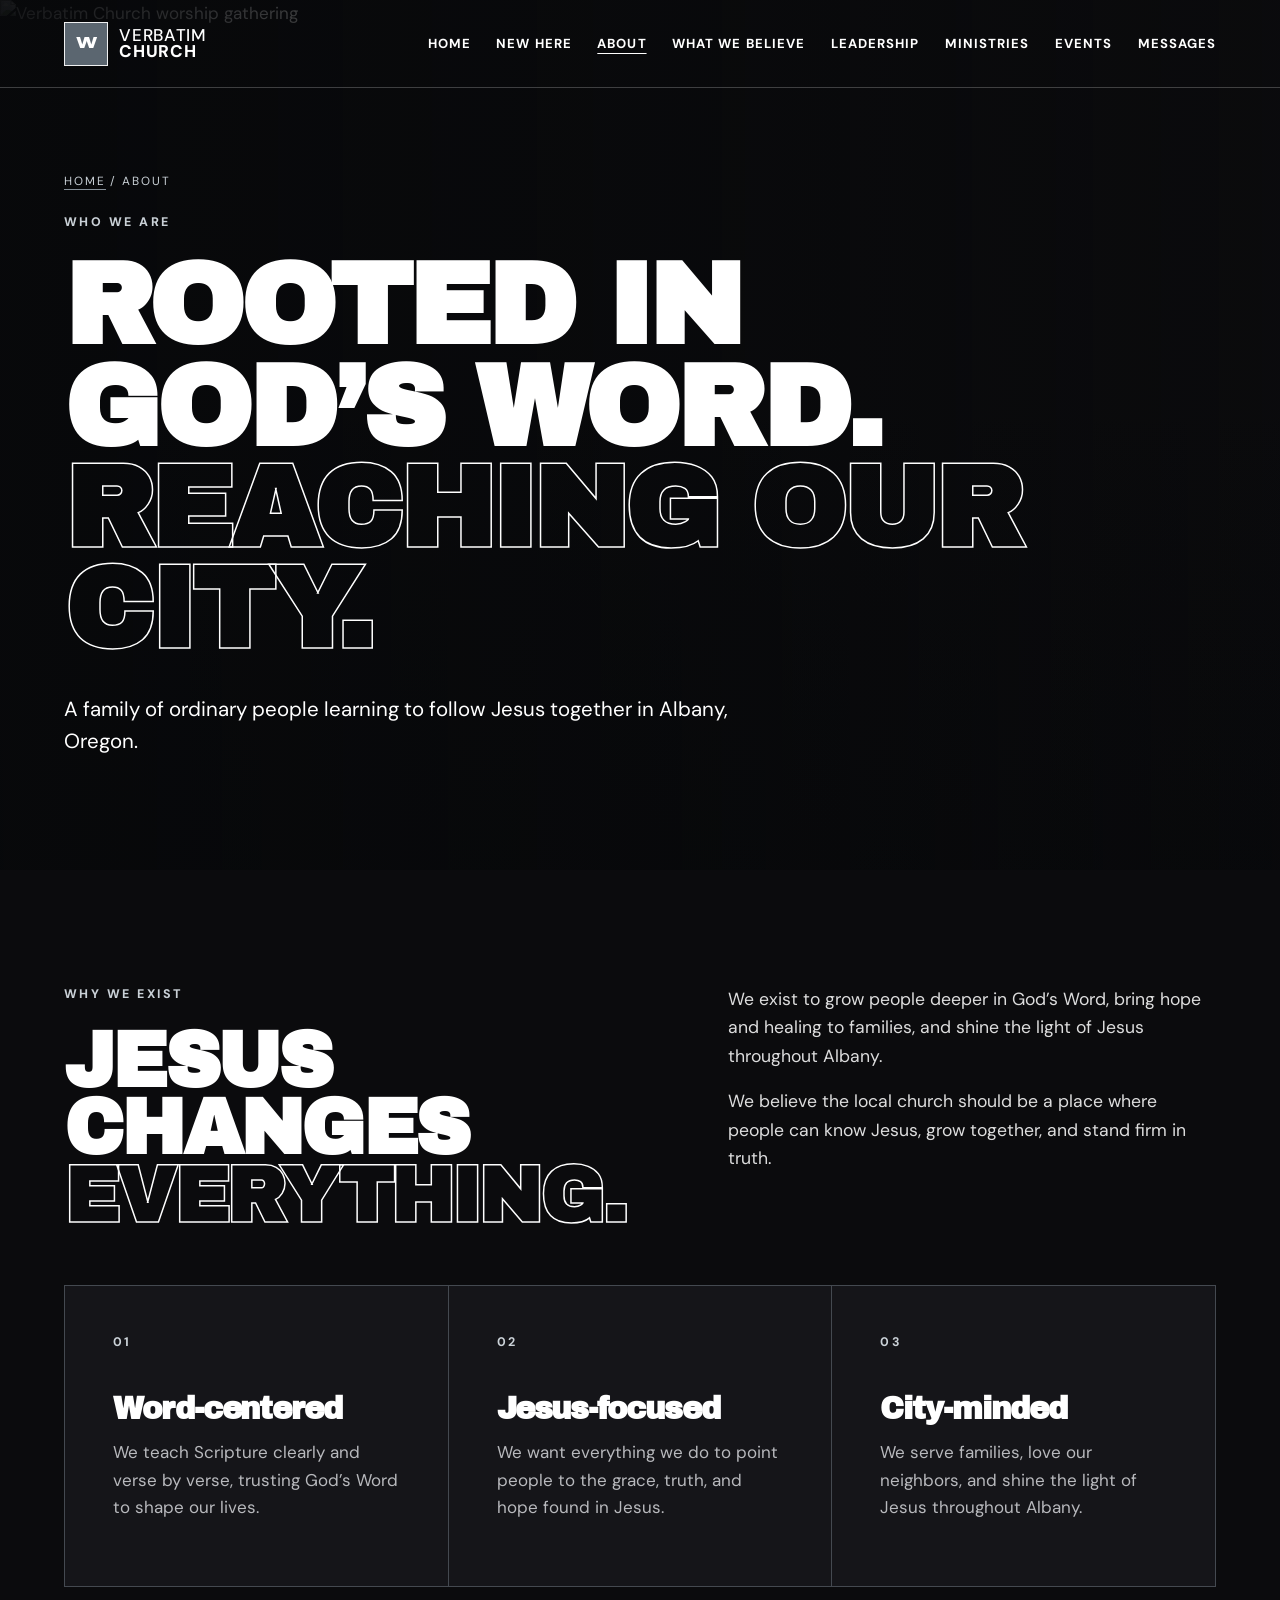
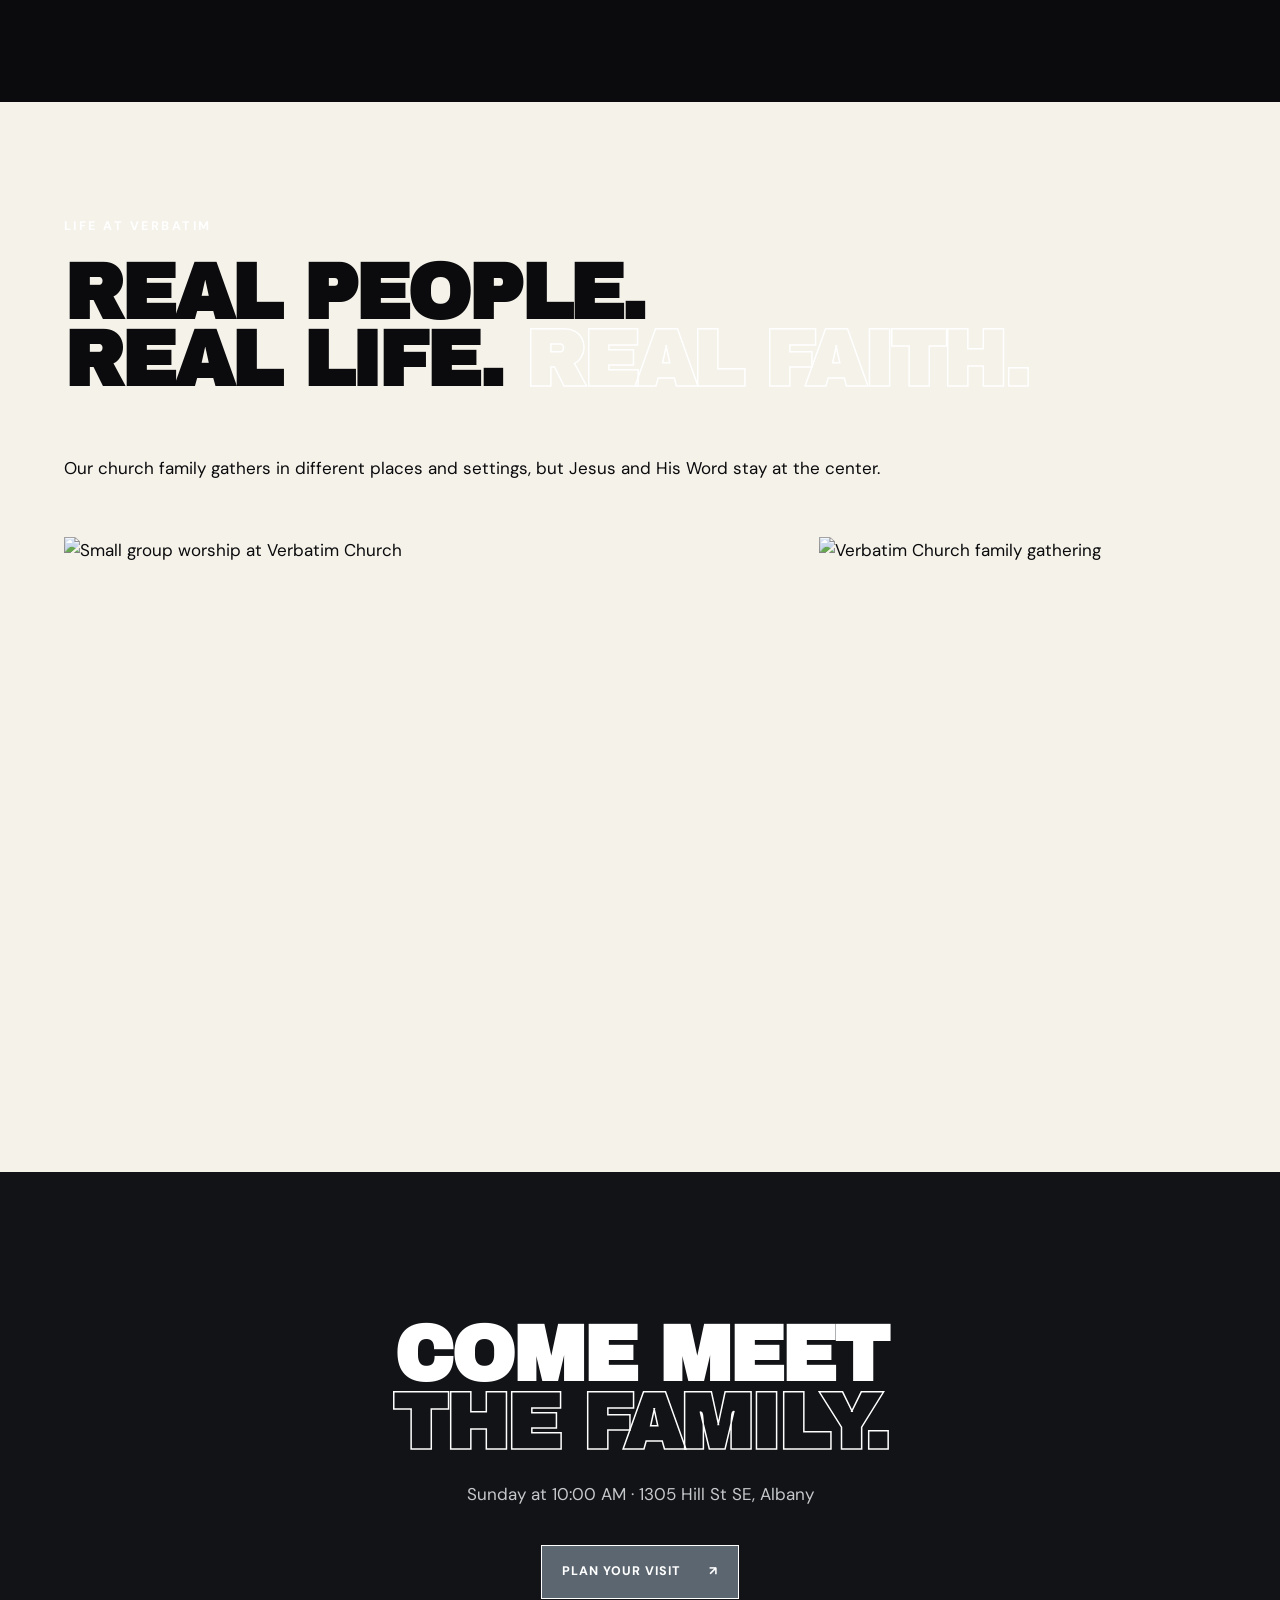
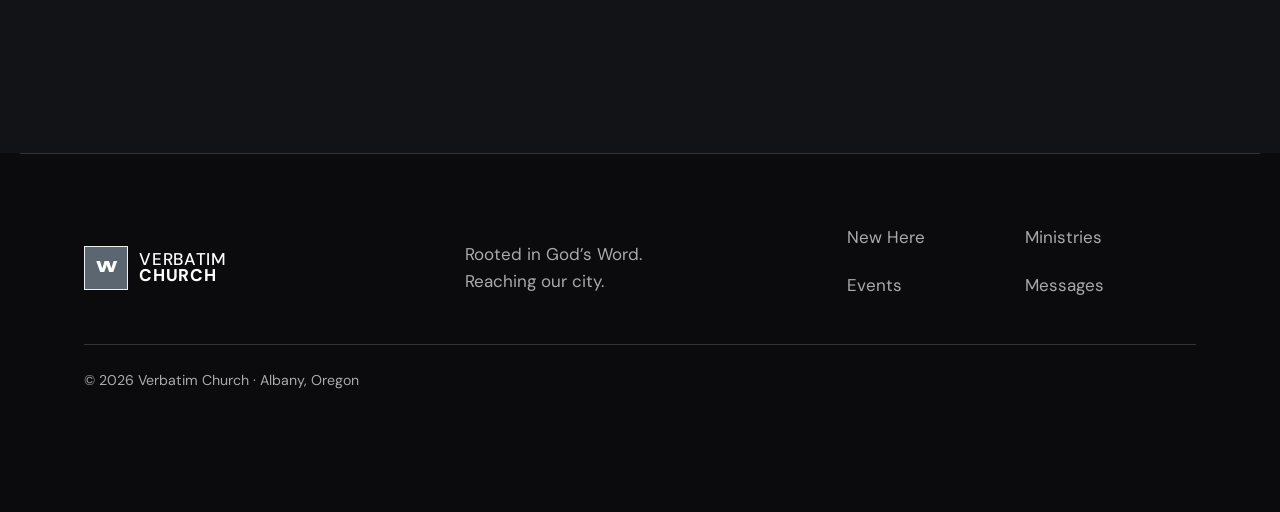
==== about-us/index.html @ a7896abc "Add about-us/index.html" ====
<!doctype html><html lang="en"><head><meta charset="utf-8"><meta name="viewport" content="width=device-width,initial-scale=1,viewport-fit=cover"><meta name="theme-color" content="#0b0b0d"><meta name="description" content="Meet the heart and mission of Verbatim Church in Albany, Oregon."><title>About Us | Verbatim Church</title><link rel="preconnect" href="https://fonts.googleapis.com"><link rel="preconnect" href="https://fonts.gstatic.com" crossorigin><link href="https://fonts.googleapis.com/css2?family=Archivo+Black&family=DM+Sans:wght@400;500;600;700&display=swap" rel="stylesheet"><link rel="stylesheet" href="../styles.css"></head>
<body class="inner-page"><a class="skip-link" href="#main">Skip to content</a><header class="site-header"><a class="brand" href="/"><span class="brand-mark">VV</span><span>VERBATIM<br><b>CHURCH</b></span></a><button class="menu-button" aria-expanded="false" aria-controls="site-nav"><span></span><span></span><span></span><span class="sr-only">Menu</span></button><nav id="site-nav"><a href="/">Home</a><a href="/plan-your-visit/">New Here</a><a class="active-nav" href="/about-us/">About</a><a href="/what-we-believe/">What We Believe</a><a href="/leadership/">Leadership</a><a href="/ministries/">Ministries</a><a href="/events/">Events</a><a href="/messages/">Messages</a></nav></header>
<main id="main"><section class="inner-hero"><img src="../assets/about-worship.jpg" alt="Verbatim Church worship gathering"><div class="inner-hero-copy reveal"><p class="breadcrumbs"><a href="/">Home</a> / About</p><p class="eyebrow">Who we are</p><h1>ROOTED IN<br>GOD’S WORD.<br><em>REACHING OUR CITY.</em></h1><p class="lede">A family of ordinary people learning to follow Jesus together in Albany, Oregon.</p></div></section>
<section class="content-section"><div class="section-wrap section-intro reveal"><div><p class="eyebrow">Why we exist</p><h2>JESUS CHANGES<br><em>EVERYTHING.</em></h2></div><div class="body-copy"><p>We exist to grow people deeper in God’s Word, bring hope and healing to families, and shine the light of Jesus throughout Albany.</p><p>We believe the local church should be a place where people can know Jesus, grow together, and stand firm in truth.</p></div></div><div class="info-grid"><article class="info-card reveal"><span class="num">01</span><h3>Word-centered</h3><p>We teach Scripture clearly and verse by verse, trusting God’s Word to shape our lives.</p></article><article class="info-card reveal"><span class="num">02</span><h3>Jesus-focused</h3><p>We want everything we do to point people to the grace, truth, and hope found in Jesus.</p></article><article class="info-card reveal"><span class="num">03</span><h3>City-minded</h3><p>We serve families, love our neighbors, and shine the light of Jesus throughout Albany.</p></article></div></section>
<section class="content-section light"><div class="section-wrap"><header class="section-head reveal"><p class="eyebrow dark">Life at Verbatim</p><h2>REAL PEOPLE.<br>REAL LIFE. <em>REAL FAITH.</em></h2></header><p class="body-copy">Our church family gathers in different places and settings, but Jesus and His Word stay at the center.</p><div class="photo-pair reveal"><img src="../assets/about-study.jpg" alt="Small group worship at Verbatim Church"><img src="../assets/outdoors.jpg" alt="Verbatim Church family gathering"></div></div></section><section class="page-cta reveal"><h2>COME MEET<br><em>THE FAMILY.</em></h2><p>Sunday at 10:00 AM · 1305 Hill St SE, Albany</p><a class="button primary" href="/plan-your-visit/">Plan your visit <span>↗</span></a></section></main>
<footer class="inner-footer"><a class="brand footer-brand" href="/"><span class="brand-mark">VV</span><span>VERBATIM<br><b>CHURCH</b></span></a><p>Rooted in God’s Word.<br>Reaching our city.</p><div class="footer-links"><a href="/plan-your-visit/">New Here</a><a href="/ministries/">Ministries</a><a href="/events/">Events</a><a href="/messages/">Messages</a></div><small>© <span id="year"></span> Verbatim Church · Albany, Oregon</small></footer><div class="mobile-actions"><a href="/plan-your-visit/">Visit Sunday</a><a href="https://verbatim-church.churchcenter.com/home">Church Center ↗</a></div><script src="../script.js"></script></body></html>
---- styles.css ----
:root{--ink:#0b0b0d;--paper:#f5f2ea;--gunmetal:#5b6670;--white:#fff;--muted:#b8b7b2;--max:1240px}*{box-sizing:border-box}html{scroll-behavior:smooth}body{margin:0;background:var(--ink);color:var(--white);font-family:"DM Sans",sans-serif;font-size:17px;line-height:1.6;overflow-x:hidden}img{display:block;width:100%}a{color:inherit;text-decoration:none}.skip-link{position:fixed;left:1rem;top:-5rem;background:var(--gunmetal);color:var(--ink);padding:.75rem 1rem;z-index:100}.skip-link:focus{top:1rem}.sr-only{position:absolute;width:1px;height:1px;overflow:hidden;clip:rect(0,0,0,0)}.site-header{height:88px;position:absolute;top:0;left:0;right:0;z-index:20;display:flex;align-items:center;justify-content:space-between;padding:0 max(5vw,24px);border-bottom:1px solid rgba(255,255,255,.22)}.brand{display:flex;gap:.7rem;align-items:center;font-weight:500;line-height:.92;letter-spacing:.04em}.brand b{font-weight:800}.brand-mark{display:grid;place-items:center;width:44px;height:44px;background:var(--gunmetal);color:var(--ink);font-family:"Archivo Black";font-size:1rem;letter-spacing:-.18em;padding-right:.17em}.site-header nav{display:flex;align-items:center;gap:clamp(16px,2vw,32px)}.site-header nav a{font-size:.82rem;text-transform:uppercase;font-weight:700;letter-spacing:.08em}.site-header nav a:hover{color:var(--gunmetal)}.menu-button{display:none;background:none;border:0;width:46px;height:46px;padding:10px}.menu-button span:not(.sr-only){height:2px;background:white;display:block;margin:6px 0}.hero{min-height:100svh;position:relative;display:grid;align-items:end;padding:145px max(5vw,24px) 8vh;isolation:isolate}.hero>img{position:absolute;inset:0;width:100%;height:100%;object-fit:cover;z-index:-3;filter:saturate(.82) contrast(1.04)}.hero-wash{position:absolute;inset:0;z-index:-2;background:linear-gradient(90deg,rgba(5,5,8,.96) 0%,rgba(5,5,8,.72) 44%,rgba(5,5,8,.1) 78%),linear-gradient(0deg,rgba(5,5,8,.75),transparent 48%)}.hero-copy{max-width:900px}.eyebrow{text-transform:uppercase;font-size:.78rem;letter-spacing:.2em;font-weight:800;color:var(--gunmetal);margin:0 0 1.4rem;display:flex;align-items:center;gap:12px}.eyebrow span{display:inline-block;width:48px;height:1px;background:currentColor}.eyebrow.dark{color:var(--ink)}h1,h2,h3{font-family:"Archivo Black",sans-serif;margin:0;line-height:.88;letter-spacing:-.035em}h1{font-size:clamp(3.5rem,8.7vw,8.4rem)}h1 em,h2 em{font-style:normal;color:var(--gunmetal)}.lede{font-size:clamp(1.05rem,1.6vw,1.3rem);max-width:590px;margin:2rem 0}.button-row{display:flex;flex-wrap:wrap;gap:12px}.button{display:inline-flex;justify-content:space-between;align-items:center;gap:28px;padding:16px 20px;font-size:.78rem;text-transform:uppercase;font-weight:800;letter-spacing:.08em;border:1px solid transparent;transition:.2s}.button:hover{transform:translateY(-2px)}.primary{background:var(--gunmetal);color:var(--ink)}.ghost{border-color:rgba(255,255,255,.55)}.ghost:hover{background:white;color:var(--ink)}.scroll-cue{position:absolute;right:max(5vw,24px);bottom:7vh;font-size:.7rem;letter-spacing:.2em;font-weight:700;writing-mode:vertical-rl;display:flex;gap:14px}.visit-band{background:var(--gunmetal);color:var(--ink);display:grid;grid-template-columns:auto 1fr 1fr;gap:clamp(28px,5vw,85px);padding:clamp(48px,8vw,100px) max(5vw,24px);align-items:start}.section-number{font-family:"Archivo Black";font-size:1rem;border:2px solid;padding:4px 10px}.visit-band h2,.section-head h2,.copy h2,.teaching h2,.closing h2{font-size:clamp(2.8rem,6vw,6rem)}.visit-detail{max-width:560px}.visit-detail p{font-size:1.1rem;margin:0 0 2rem}.text-link{font-weight:800;border-bottom:2px solid;display:inline-flex;gap:18px;padding-bottom:5px}.split{max-width:var(--max);margin:auto;padding:clamp(76px,10vw,150px) max(5vw,24px);display:grid;grid-template-columns:1fr 1fr;gap:clamp(40px,8vw,110px);align-items:center}.photo-frame{position:relative}.photo-frame:before{content:"";position:absolute;inset:18px -18px -18px 18px;border:2px solid var(--gunmetal);z-index:-1}.photo-frame img{aspect-ratio:4/5;object-fit:cover;filter:grayscale(100%)}.photo-frame>span{position:absolute;right:-35px;bottom:18px;background:var(--gunmetal);color:var(--ink);font:2rem/.88 "Archivo Black";padding:18px;transform:rotate(-3deg)}.copy>p:not(.eyebrow),.teaching-copy>p:not(.eyebrow){color:#cac9c5;max-width:610px}.path{padding:clamp(75px,10vw,145px) max(5vw,24px);background:#151519;border-top:1px solid #2d2d31}.section-head{max-width:var(--max);margin:0 auto 60px}.path-grid{max-width:var(--max);margin:auto;display:grid;grid-template-columns:repeat(3,1fr);border-top:1px solid #414146}.path-grid article{padding:34px 32px 30px 0;border-right:1px solid #414146}.path-grid article+article{padding-left:32px}.path-grid article:last-child{border-right:0}.path-grid span{font:1rem "Archivo Black";color:var(--gunmetal)}.path-grid h3{font-size:clamp(1.7rem,2.6vw,2.5rem);margin:3.4rem 0 1rem}.path-grid p{color:#adadb1}.teaching{position:relative;min-height:720px;padding:clamp(80px,10vw,145px) max(5vw,24px);display:flex;align-items:center;background:linear-gradient(90deg,#0b0b0d 0%,rgba(11,11,13,.88) 43%,rgba(11,11,13,.1) 80%),url('assets/gathering.jpg') center/cover}.teaching-copy{max-width:750px}.teaching-copy .button{margin-top:2rem}.verse-card{position:absolute;right:5vw;bottom:6vw;width:min(400px,38vw);background:var(--gunmetal);color:var(--ink);padding:30px;transform:rotate(2deg)}.verse-card p{font-family:"Archivo Black";font-size:clamp(1.35rem,2.2vw,2rem);line-height:1.1;margin:0 0 1rem}.verse-card span{font-size:.78rem;text-transform:uppercase;font-weight:800;letter-spacing:.12em}.next-step{background:var(--paper);color:var(--ink);padding:clamp(75px,10vw,140px) max(5vw,24px)}.next-step .section-head{margin-left:auto;margin-right:auto}.next-step .section-head>p:last-child{font-size:1.15rem;max-width:680px}.dark-button{background:var(--ink);color:white}.outline-dark{border-color:var(--ink)}.gallery{background:var(--paper);padding:0 max(5vw,24px) clamp(76px,10vw,145px);display:grid;grid-template-columns:1.3fr .7fr;gap:18px}.gallery figure{margin:0;overflow:hidden;position:relative}.gallery .wide{grid-row:span 2}.gallery img{height:100%;min-height:300px;object-fit:cover;filter:saturate(.85)}.gallery figcaption{position:absolute;left:0;bottom:0;background:var(--gunmetal);color:var(--ink);font:clamp(1.5rem,3vw,3rem) "Archivo Black";padding:18px}.closing{padding:clamp(90px,13vw,180px) max(5vw,24px);text-align:center;background:radial-gradient(circle at 50% 50%,#27231b 0%,#0b0b0d 55%)}.closing .eyebrow{justify-content:center}.closing h2{max-width:1100px;margin:auto}.closing>p:not(.eyebrow){max-width:640px;margin:2rem auto;color:#c7c7c3}.closing .button{margin-top:1rem}footer{max-width:var(--max);margin:auto;padding:70px max(5vw,24px) 120px;display:grid;grid-template-columns:1fr 1fr 1fr;gap:32px;border-top:1px solid #343438;color:#aaa}.footer-brand{color:white}.footer-links{display:grid;grid-template-columns:1fr 1fr;gap:8px}.footer-links a:hover{color:var(--gunmetal)}footer small{grid-column:1/-1;border-top:1px solid #343438;padding-top:24px}.mobile-actions{display:none}.reveal{opacity:0;transform:translateY(28px);transition:opacity .7s ease,transform .7s ease}.reveal.is-visible{opacity:1;transform:none}@media(prefers-reduced-motion:reduce){html{scroll-behavior:auto}.reveal{opacity:1;transform:none;transition:none}.button{transition:none}}
@media(max-width:900px){body{padding-bottom:62px}.site-header{height:74px}.menu-button{display:block;position:relative;z-index:2}.site-header nav{display:none;position:fixed;inset:0;background:var(--ink);padding:110px 28px 90px;flex-direction:column;align-items:flex-start;gap:15px;overflow:auto}.site-header nav.open{display:flex}.site-header nav a{font:clamp(1.7rem,8vw,2.6rem)/1 "Archivo Black"}.menu-button[aria-expanded="true"] span:nth-child(1){transform:translateY(8px) rotate(45deg)}.menu-button[aria-expanded="true"] span:nth-child(2){opacity:0}.menu-button[aria-expanded="true"] span:nth-child(3){transform:translateY(-8px) rotate(-45deg)}.hero{padding-top:115px;padding-bottom:90px;min-height:780px}.hero-wash{background:linear-gradient(0deg,rgba(5,5,8,.95) 0%,rgba(5,5,8,.55) 70%,rgba(5,5,8,.45))}.hero>img{object-position:62% center}.scroll-cue{display:none}.visit-band{grid-template-columns:auto 1fr}.visit-detail{grid-column:2}.split{grid-template-columns:1fr}.photo-frame{max-width:620px}.path-grid{grid-template-columns:1fr}.path-grid article,.path-grid article+article{padding:30px 0;border-right:0;border-bottom:1px solid #414146}.path-grid article:last-child{border-bottom:0}.path-grid h3{margin:1.2rem 0 .6rem}.teaching{min-height:780px;align-items:flex-start;background:linear-gradient(0deg,#0b0b0d 0%,rgba(11,11,13,.82) 72%,rgba(11,11,13,.18)),url('assets/gathering.jpg') center/cover}.verse-card{right:24px;bottom:55px;width:calc(100% - 48px)}footer{grid-template-columns:1fr 1fr}.mobile-actions{display:grid;grid-template-columns:1fr 1fr;position:fixed;bottom:0;left:0;right:0;z-index:30;height:62px;box-shadow:0 -8px 30px rgba(0,0,0,.25)}.mobile-actions a{display:grid;place-items:center;background:var(--gunmetal);color:var(--ink);font-size:.78rem;text-transform:uppercase;font-weight:800;letter-spacing:.06em}.mobile-actions a+ a{background:white;border-left:1px solid #ddd}}
@media(max-width:600px){h1{font-size:clamp(3rem,15vw,5rem)}.hero .lede{font-size:1rem}.hero .button{flex:1;min-width:210px}.visit-band{grid-template-columns:1fr}.visit-detail{grid-column:auto}.section-number{width:max-content}.photo-frame>span{right:-8px}.gallery{grid-template-columns:1fr}.gallery .wide{grid-row:auto}.gallery figure{aspect-ratio:4/3}.gallery figure:first-child{aspect-ratio:4/5}footer{grid-template-columns:1fr}.footer-links{margin:8px 0}footer small{grid-column:auto}}

/* Gunmetal edition */
.skip-link,.brand-mark,.primary,.visit-band,.photo-frame>span,.verse-card,.gallery figcaption,.mobile-actions a{color:var(--white);border-color:var(--white)}
.brand-mark{border:1px solid rgba(255,255,255,.9)}
.site-header nav a:hover,.footer-links a:hover{color:var(--white);text-decoration:underline;text-underline-offset:.35em}
.eyebrow{color:#c9d0d6}
.eyebrow.dark{color:var(--white)}
h1 em,h2 em{color:transparent;-webkit-text-stroke:1.5px var(--white);paint-order:stroke fill}
.primary{border:1px solid var(--white)}
.primary:hover{background:#737f89}
.visit-band{background:#4f5962}
.visit-band .section-number,.visit-band .text-link{border-color:var(--white)}
.photo-frame:before{border-color:var(--white)}
.photo-frame>span,.verse-card,.gallery figcaption{background:#4f5962;border:1px solid var(--white)}
.path-grid span{color:#d9dee2}
.next-step h2 em{color:transparent;-webkit-text-stroke:1.5px #384149}
.next-step .eyebrow.dark{color:#384149}
.closing{background:radial-gradient(circle at 50% 50%,#252a2f 0%,#0b0b0d 58%)}
@media(max-width:900px){.mobile-actions a{background:#4f5962;border-top:1px solid var(--white)}.mobile-actions a+a{background:var(--white);color:var(--ink);border-left:1px solid #4f5962}}

/* Interior pages */
.inner-page .site-header{position:absolute}.inner-hero{min-height:72svh;position:relative;display:flex;align-items:flex-end;padding:160px max(5vw,24px) 80px;isolation:isolate}.inner-hero:before{content:"";position:absolute;inset:0;background:linear-gradient(90deg,rgba(7,8,10,.94),rgba(7,8,10,.58) 58%,rgba(7,8,10,.18)),linear-gradient(0deg,rgba(7,8,10,.72),transparent 55%);z-index:-1}.inner-hero>img{position:absolute;inset:0;width:100%;height:100%;object-fit:cover;z-index:-2;filter:grayscale(35%) saturate(.72)}.inner-hero.no-photo{min-height:58svh;background:radial-gradient(circle at 78% 20%,#48515a 0,#1d2126 30%,#0b0b0d 67%)}.inner-hero.no-photo:before{background:linear-gradient(110deg,rgba(11,11,13,.25),rgba(11,11,13,.82))}.inner-hero-copy{max-width:1020px}.inner-hero h1{font-size:clamp(3.5rem,9vw,8rem)}.inner-hero .lede{max-width:690px}.content-section{padding:clamp(70px,9vw,125px) max(5vw,24px)}.content-section.light{background:var(--paper);color:var(--ink)}.content-section.gunmetal{background:#4f5962}.section-wrap{max-width:var(--max);margin:auto}.section-intro{display:grid;grid-template-columns:.75fr 1.25fr;gap:clamp(35px,8vw,110px);align-items:start}.section-intro h2,.page-cta h2{font-size:clamp(2.7rem,6vw,5.8rem)}.section-intro .body-copy{font-size:1.1rem;max-width:680px}.body-copy p:first-child{margin-top:0}.body-copy p{color:inherit;opacity:.86}.info-grid{display:grid;grid-template-columns:repeat(3,1fr);gap:1px;background:#444950;border:1px solid #444950;margin-top:55px}.info-card{background:#151519;padding:clamp(28px,4vw,48px)}.info-card.light-card{background:white;color:var(--ink)}.info-card .num{display:block;color:#cbd2d8;font:bold .78rem "DM Sans";letter-spacing:.18em;margin-bottom:45px}.info-card h3{font-size:clamp(1.5rem,2.4vw,2.2rem);margin-bottom:16px}.info-card p{color:#b8b9bd}.info-card.light-card p{color:#555}.faq-list{max-width:900px;margin:55px auto 0}.faq-list details{border-top:1px solid #69727a;padding:0}.faq-list details:last-child{border-bottom:1px solid #69727a}.faq-list summary{cursor:pointer;list-style:none;padding:24px 48px 24px 0;font:clamp(1.25rem,2vw,1.7rem) "Archivo Black";position:relative}.faq-list summary::-webkit-details-marker{display:none}.faq-list summary:after{content:"+";position:absolute;right:8px;font-family:"DM Sans"}.faq-list details[open] summary:after{content:"–"}.faq-list details p{max-width:740px;color:#c7c9cc;margin:0 0 26px}.photo-pair{display:grid;grid-template-columns:1.3fr .7fr;gap:18px;margin-top:55px}.photo-pair img{height:520px;object-fit:cover;filter:saturate(.75)}.photo-pair img+img{height:520px}.belief-list{display:grid;grid-template-columns:1fr 1fr;gap:16px;margin-top:55px}.belief-list details{background:#151519;border:1px solid #3d4247;padding:0 28px}.belief-list summary{cursor:pointer;list-style:none;padding:25px 40px 25px 0;font:1.18rem "Archivo Black";position:relative}.belief-list summary::-webkit-details-marker{display:none}.belief-list summary:after{content:"+";position:absolute;right:0;color:#d4dae0;font-family:"DM Sans"}.belief-list details[open] summary:after{content:"–"}.belief-list details p{color:#c3c4c6;margin-top:0}.belief-list .scripture{font-size:.9rem;color:#e5e7e9;border-top:1px solid #35393e;padding-top:15px}.leader-feature{display:grid;grid-template-columns:1.1fr .9fr;gap:clamp(38px,7vw,90px);align-items:center}.leader-feature img{aspect-ratio:4/3;object-fit:cover;filter:grayscale(55%)}.leader-feature h2{font-size:clamp(3rem,6vw,6rem)}.leader-feature h3{font-size:clamp(2rem,4vw,3.8rem);color:#d8dde1;margin:18px 0 28px}.ministry-grid{display:grid;grid-template-columns:repeat(3,1fr);gap:16px;margin-top:55px}.ministry-card{min-height:270px;padding:34px;background:#151519;border:1px solid #3d4247;display:flex;flex-direction:column;justify-content:space-between}.ministry-card span{font-size:.75rem;letter-spacing:.18em;color:#cbd2d8}.ministry-card h3{font-size:2rem}.ministry-card p{color:#bfc1c4}.feature-banner{position:relative;min-height:540px;display:flex;align-items:end;padding:55px;isolation:isolate;overflow:hidden}.feature-banner img{position:absolute;inset:0;height:100%;object-fit:cover;z-index:-2;filter:grayscale(30%)}.feature-banner:before{content:"";position:absolute;inset:0;background:linear-gradient(0deg,rgba(5,6,8,.92),rgba(5,6,8,.08));z-index:-1}.feature-banner h2{font-size:clamp(2.7rem,6vw,5.6rem);max-width:850px}.page-cta{text-align:center;padding:clamp(85px,12vw,150px) max(5vw,24px);background:#111317}.page-cta p{max-width:640px;margin:24px auto 32px;color:#c6c8ca}.page-cta .button{margin:4px}.inner-footer{background:#0b0b0d}.breadcrumbs{font-size:.74rem;text-transform:uppercase;letter-spacing:.16em;color:#c9d0d6;margin-bottom:22px}.breadcrumbs a{border-bottom:1px solid #869099}.active-nav{color:white!important;text-decoration:underline;text-underline-offset:.35em}.message-panel{max-width:960px;margin:55px auto 0;padding:clamp(38px,7vw,80px);border:1px solid #66717a;background:linear-gradient(135deg,#20252a,#111315);text-align:center}.message-panel .play{width:78px;height:78px;display:grid;place-items:center;border:1px solid white;border-radius:50%;margin:0 auto 30px;font-size:1.5rem}.message-panel h2{font-size:clamp(2.5rem,6vw,5.5rem)}
@media(max-width:900px){.inner-hero{min-height:680px;padding-top:125px}.section-intro,.leader-feature{grid-template-columns:1fr}.info-grid,.ministry-grid{grid-template-columns:1fr 1fr}.belief-list{grid-template-columns:1fr}.photo-pair img,.photo-pair img+img{height:420px}.feature-banner{padding:35px 24px}}
@media(max-width:600px){.inner-hero{min-height:620px;padding-bottom:60px}.inner-hero.no-photo{min-height:540px}.info-grid,.ministry-grid,.photo-pair{grid-template-columns:1fr}.photo-pair img,.photo-pair img+img{height:340px}.feature-banner{min-height:480px}.belief-list details{padding:0 20px}}
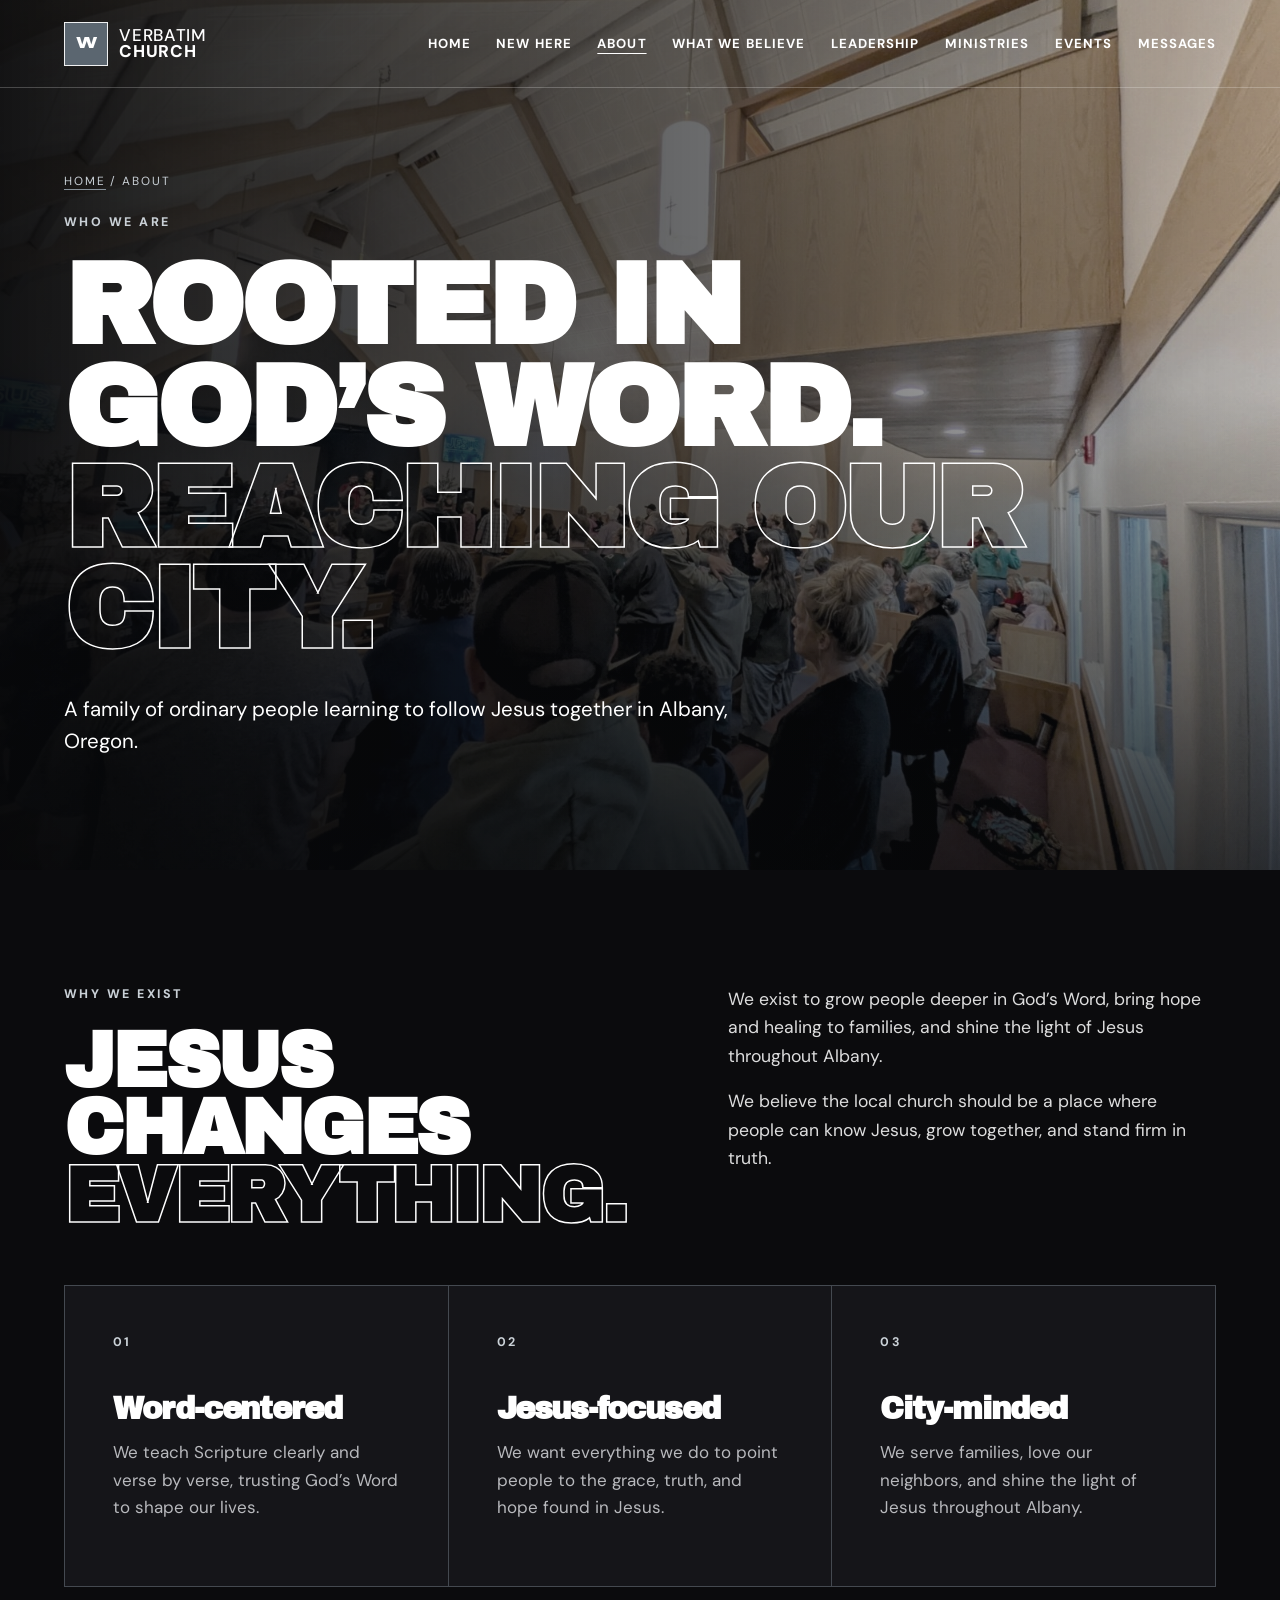
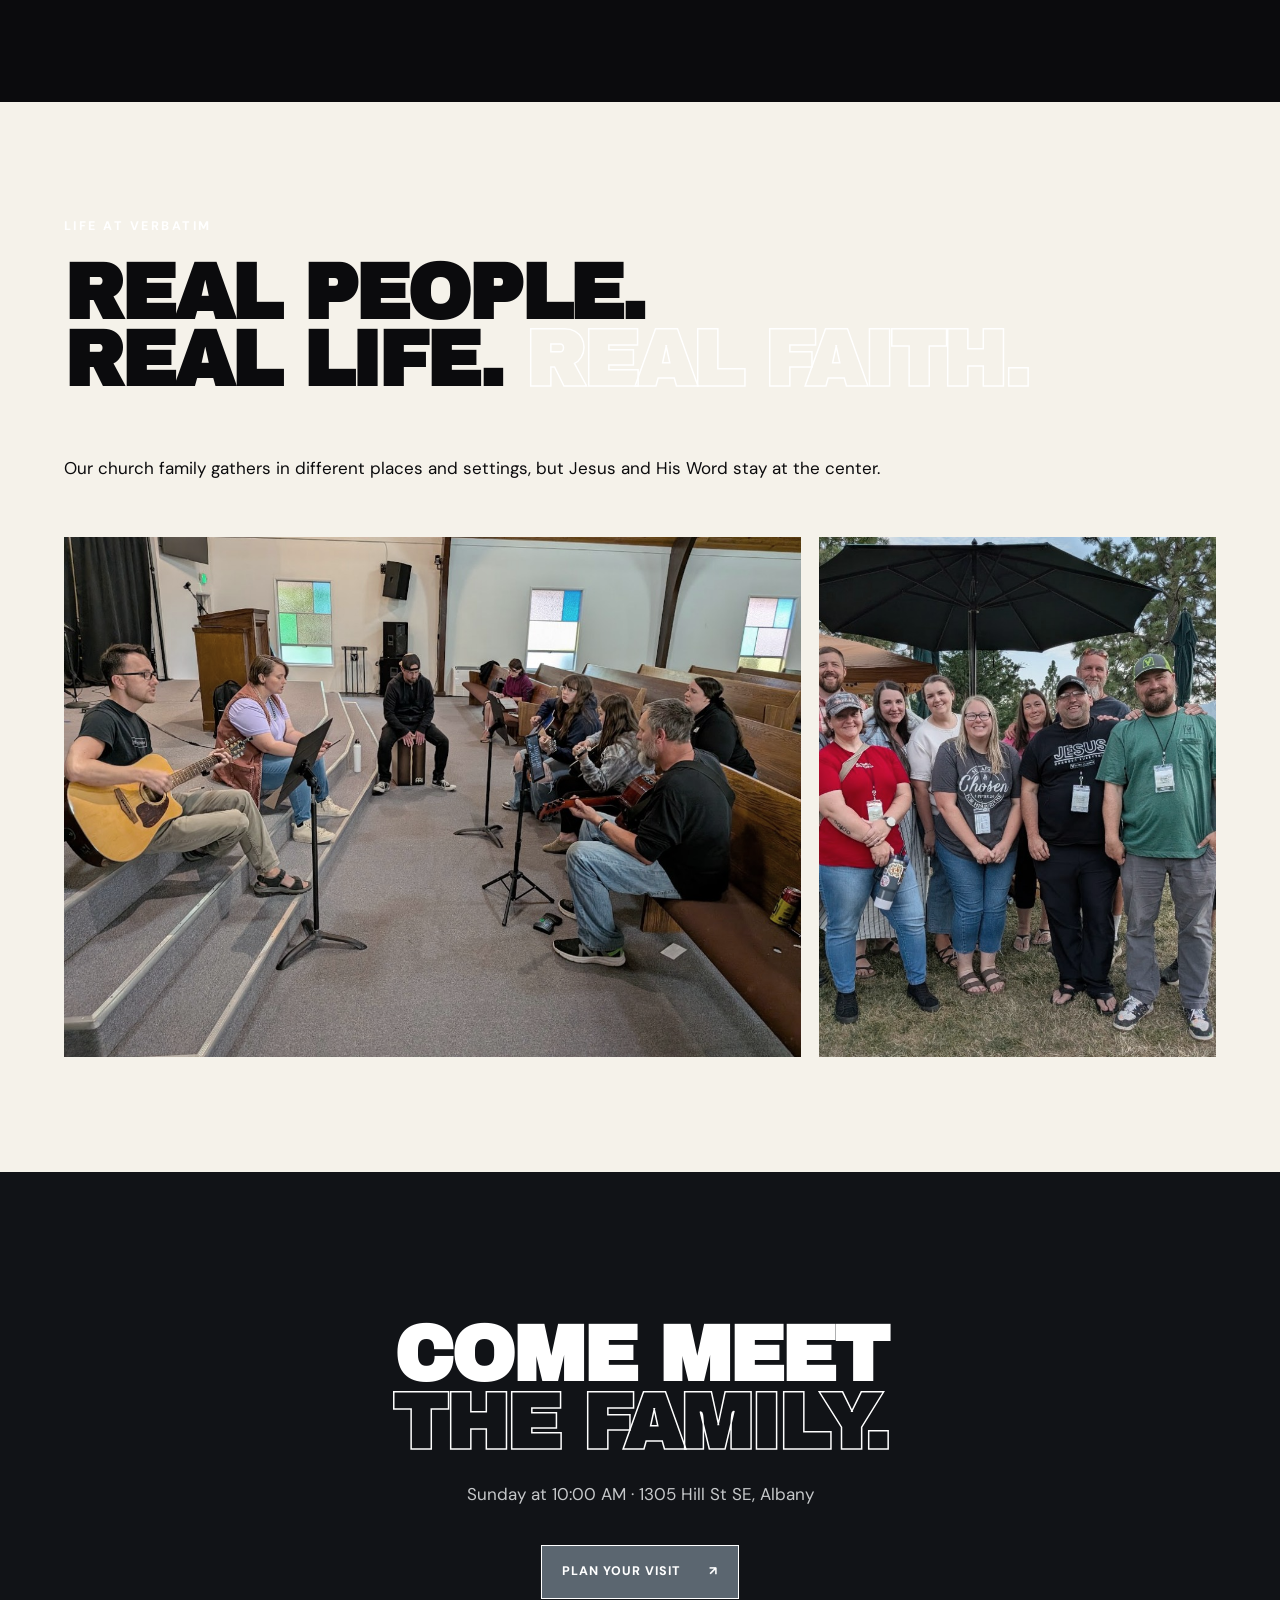
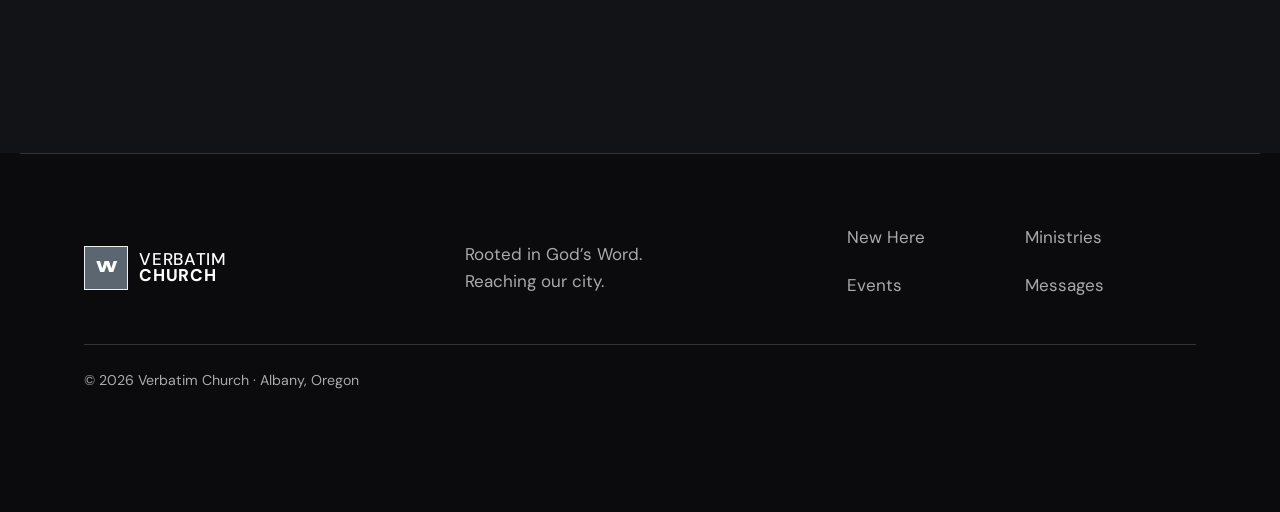
==== commit 0f362b6f: "Make navigation portable for GitHub Pages and custom domain" ====
--- a/about-us/index.html
+++ b/about-us/index.html
@@ -1,6 +1,6 @@
 <!doctype html><html lang="en"><head><meta charset="utf-8"><meta name="viewport" content="width=device-width,initial-scale=1,viewport-fit=cover"><meta name="theme-color" content="#0b0b0d"><meta name="description" content="Meet the heart and mission of Verbatim Church in Albany, Oregon."><title>About Us | Verbatim Church</title><link rel="preconnect" href="https://fonts.googleapis.com"><link rel="preconnect" href="https://fonts.gstatic.com" crossorigin><link href="https://fonts.googleapis.com/css2?family=Archivo+Black&family=DM+Sans:wght@400;500;600;700&display=swap" rel="stylesheet"><link rel="stylesheet" href="../styles.css"></head>
-<body class="inner-page"><a class="skip-link" href="#main">Skip to content</a><header class="site-header"><a class="brand" href="/"><span class="brand-mark">VV</span><span>VERBATIM<br><b>CHURCH</b></span></a><button class="menu-button" aria-expanded="false" aria-controls="site-nav"><span></span><span></span><span></span><span class="sr-only">Menu</span></button><nav id="site-nav"><a href="/">Home</a><a href="/plan-your-visit/">New Here</a><a class="active-nav" href="/about-us/">About</a><a href="/what-we-believe/">What We Believe</a><a href="/leadership/">Leadership</a><a href="/ministries/">Ministries</a><a href="/events/">Events</a><a href="/messages/">Messages</a></nav></header>
-<main id="main"><section class="inner-hero"><img src="../assets/about-worship.jpg" alt="Verbatim Church worship gathering"><div class="inner-hero-copy reveal"><p class="breadcrumbs"><a href="/">Home</a> / About</p><p class="eyebrow">Who we are</p><h1>ROOTED IN<br>GOD’S WORD.<br><em>REACHING OUR CITY.</em></h1><p class="lede">A family of ordinary people learning to follow Jesus together in Albany, Oregon.</p></div></section>
+<body class="inner-page"><a class="skip-link" href="#main">Skip to content</a><header class="site-header"><a class="brand" href="../"><span class="brand-mark">VV</span><span>VERBATIM<br><b>CHURCH</b></span></a><button class="menu-button" aria-expanded="false" aria-controls="site-nav"><span></span><span></span><span></span><span class="sr-only">Menu</span></button><nav id="site-nav"><a href="../">Home</a><a href="../plan-your-visit/">New Here</a><a class="active-nav" href="../about-us/">About</a><a href="../what-we-believe/">What We Believe</a><a href="../leadership/">Leadership</a><a href="../ministries/">Ministries</a><a href="../events/">Events</a><a href="../messages/">Messages</a></nav></header>
+<main id="main"><section class="inner-hero"><img src="../assets/about-worship.jpg" alt="Verbatim Church worship gathering"><div class="inner-hero-copy reveal"><p class="breadcrumbs"><a href="../">Home</a> / About</p><p class="eyebrow">Who we are</p><h1>ROOTED IN<br>GOD’S WORD.<br><em>REACHING OUR CITY.</em></h1><p class="lede">A family of ordinary people learning to follow Jesus together in Albany, Oregon.</p></div></section>
 <section class="content-section"><div class="section-wrap section-intro reveal"><div><p class="eyebrow">Why we exist</p><h2>JESUS CHANGES<br><em>EVERYTHING.</em></h2></div><div class="body-copy"><p>We exist to grow people deeper in God’s Word, bring hope and healing to families, and shine the light of Jesus throughout Albany.</p><p>We believe the local church should be a place where people can know Jesus, grow together, and stand firm in truth.</p></div></div><div class="info-grid"><article class="info-card reveal"><span class="num">01</span><h3>Word-centered</h3><p>We teach Scripture clearly and verse by verse, trusting God’s Word to shape our lives.</p></article><article class="info-card reveal"><span class="num">02</span><h3>Jesus-focused</h3><p>We want everything we do to point people to the grace, truth, and hope found in Jesus.</p></article><article class="info-card reveal"><span class="num">03</span><h3>City-minded</h3><p>We serve families, love our neighbors, and shine the light of Jesus throughout Albany.</p></article></div></section>
-<section class="content-section light"><div class="section-wrap"><header class="section-head reveal"><p class="eyebrow dark">Life at Verbatim</p><h2>REAL PEOPLE.<br>REAL LIFE. <em>REAL FAITH.</em></h2></header><p class="body-copy">Our church family gathers in different places and settings, but Jesus and His Word stay at the center.</p><div class="photo-pair reveal"><img src="../assets/about-study.jpg" alt="Small group worship at Verbatim Church"><img src="../assets/outdoors.jpg" alt="Verbatim Church family gathering"></div></div></section><section class="page-cta reveal"><h2>COME MEET<br><em>THE FAMILY.</em></h2><p>Sunday at 10:00 AM · 1305 Hill St SE, Albany</p><a class="button primary" href="/plan-your-visit/">Plan your visit <span>↗</span></a></section></main>
-<footer class="inner-footer"><a class="brand footer-brand" href="/"><span class="brand-mark">VV</span><span>VERBATIM<br><b>CHURCH</b></span></a><p>Rooted in God’s Word.<br>Reaching our city.</p><div class="footer-links"><a href="/plan-your-visit/">New Here</a><a href="/ministries/">Ministries</a><a href="/events/">Events</a><a href="/messages/">Messages</a></div><small>© <span id="year"></span> Verbatim Church · Albany, Oregon</small></footer><div class="mobile-actions"><a href="/plan-your-visit/">Visit Sunday</a><a href="https://verbatim-church.churchcenter.com/home">Church Center ↗</a></div><script src="../script.js"></script></body></html>
+<section class="content-section light"><div class="section-wrap"><header class="section-head reveal"><p class="eyebrow dark">Life at Verbatim</p><h2>REAL PEOPLE.<br>REAL LIFE. <em>REAL FAITH.</em></h2></header><p class="body-copy">Our church family gathers in different places and settings, but Jesus and His Word stay at the center.</p><div class="photo-pair reveal"><img src="../assets/about-study.jpg" alt="Small group worship at Verbatim Church"><img src="../assets/outdoors.jpg" alt="Verbatim Church family gathering"></div></div></section><section class="page-cta reveal"><h2>COME MEET<br><em>THE FAMILY.</em></h2><p>Sunday at 10:00 AM · 1305 Hill St SE, Albany</p><a class="button primary" href="../plan-your-visit/">Plan your visit <span>↗</span></a></section></main>
+<footer class="inner-footer"><a class="brand footer-brand" href="../"><span class="brand-mark">VV</span><span>VERBATIM<br><b>CHURCH</b></span></a><p>Rooted in God’s Word.<br>Reaching our city.</p><div class="footer-links"><a href="../plan-your-visit/">New Here</a><a href="../ministries/">Ministries</a><a href="../events/">Events</a><a href="../messages/">Messages</a></div><small>© <span id="year"></span> Verbatim Church · Albany, Oregon</small></footer><div class="mobile-actions"><a href="../plan-your-visit/">Visit Sunday</a><a href="https://verbatim-church.churchcenter.com/home">Church Center ↗</a></div><script src="../script.js"></script></body></html>
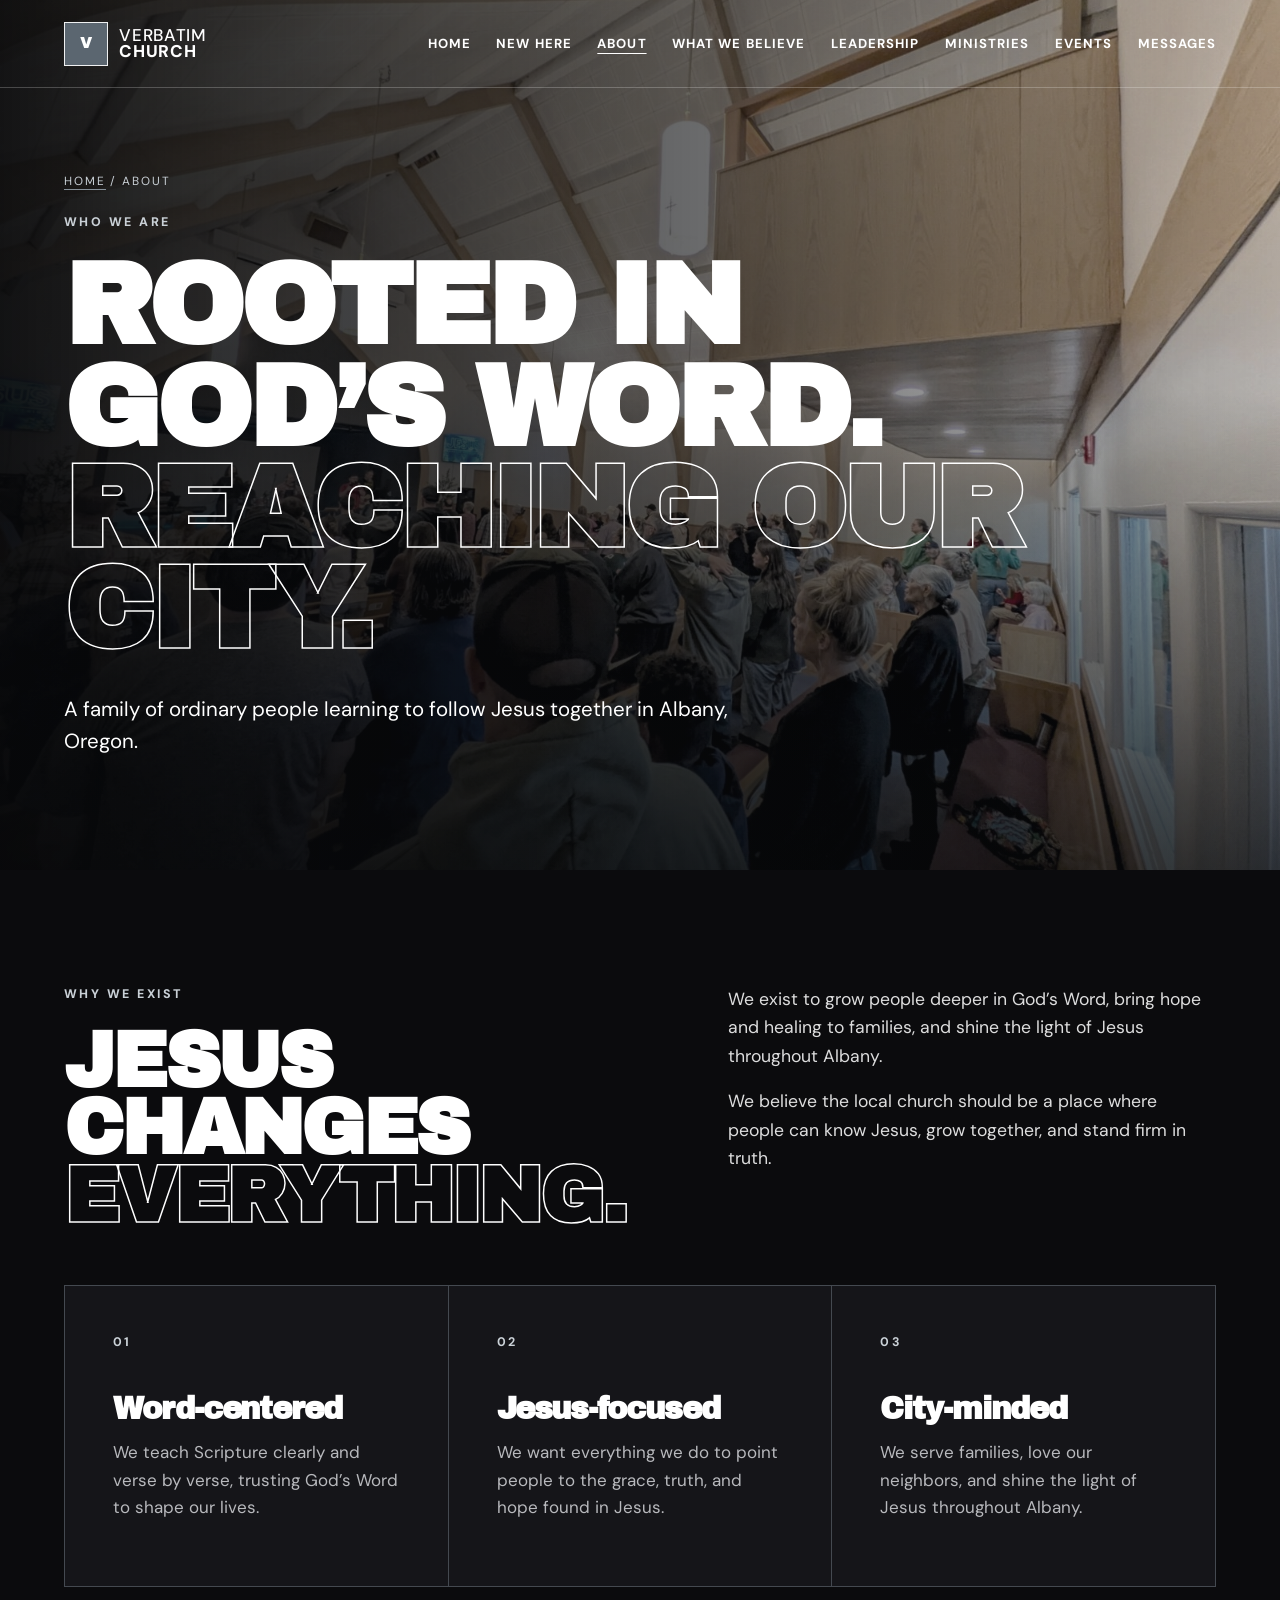
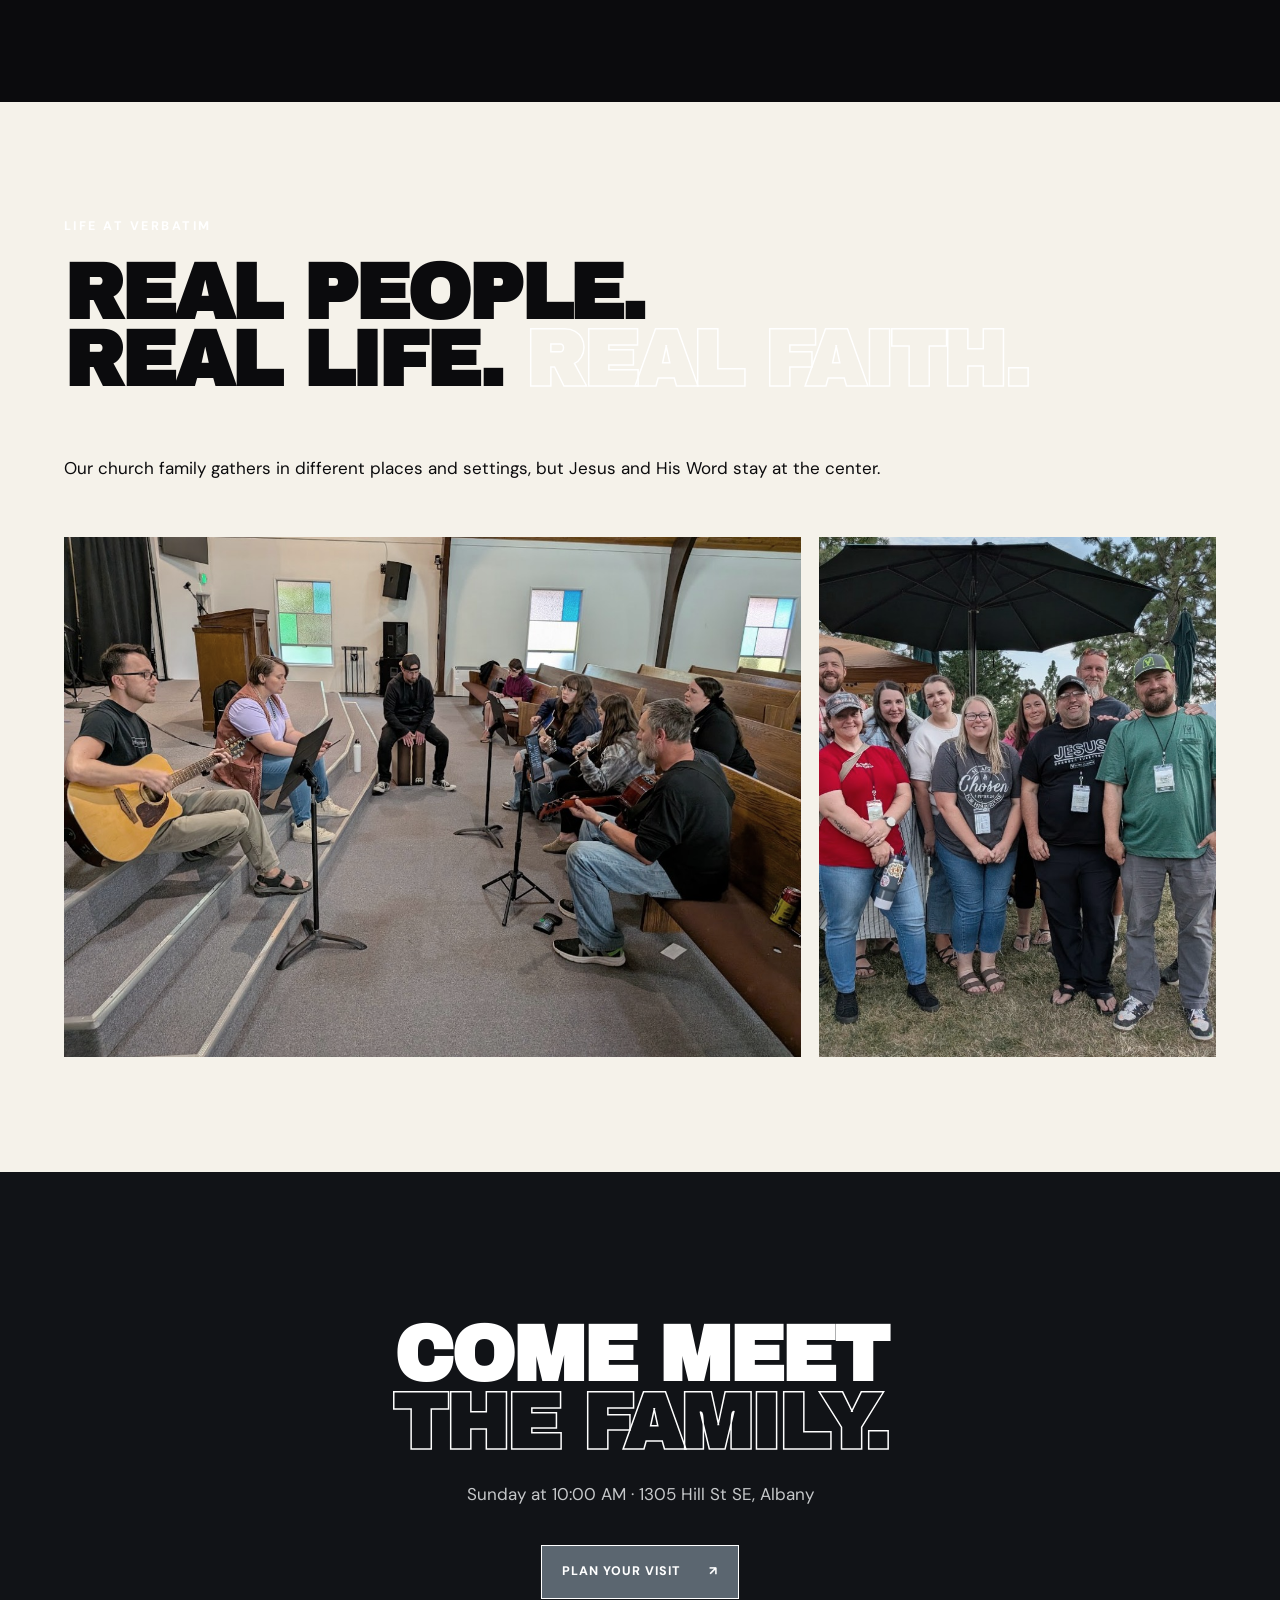
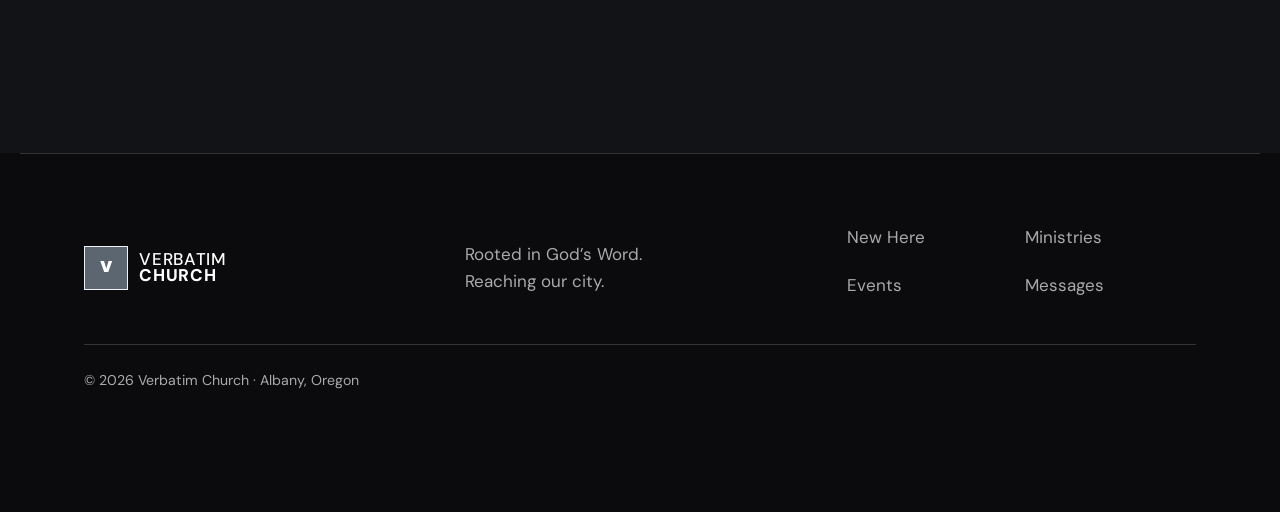
==== commit 6644f74a: "Replace VV mark with a single V" ====
--- a/about-us/index.html
+++ b/about-us/index.html
@@ -1,6 +1,6 @@
 <!doctype html><html lang="en"><head><meta charset="utf-8"><meta name="viewport" content="width=device-width,initial-scale=1,viewport-fit=cover"><meta name="theme-color" content="#0b0b0d"><meta name="description" content="Meet the heart and mission of Verbatim Church in Albany, Oregon."><title>About Us | Verbatim Church</title><link rel="preconnect" href="https://fonts.googleapis.com"><link rel="preconnect" href="https://fonts.gstatic.com" crossorigin><link href="https://fonts.googleapis.com/css2?family=Archivo+Black&family=DM+Sans:wght@400;500;600;700&display=swap" rel="stylesheet"><link rel="stylesheet" href="../styles.css"></head>
-<body class="inner-page"><a class="skip-link" href="#main">Skip to content</a><header class="site-header"><a class="brand" href="../"><span class="brand-mark">VV</span><span>VERBATIM<br><b>CHURCH</b></span></a><button class="menu-button" aria-expanded="false" aria-controls="site-nav"><span></span><span></span><span></span><span class="sr-only">Menu</span></button><nav id="site-nav"><a href="../">Home</a><a href="../plan-your-visit/">New Here</a><a class="active-nav" href="../about-us/">About</a><a href="../what-we-believe/">What We Believe</a><a href="../leadership/">Leadership</a><a href="../ministries/">Ministries</a><a href="../events/">Events</a><a href="../messages/">Messages</a></nav></header>
+<body class="inner-page"><a class="skip-link" href="#main">Skip to content</a><header class="site-header"><a class="brand" href="../"><span class="brand-mark">V</span><span>VERBATIM<br><b>CHURCH</b></span></a><button class="menu-button" aria-expanded="false" aria-controls="site-nav"><span></span><span></span><span></span><span class="sr-only">Menu</span></button><nav id="site-nav"><a href="../">Home</a><a href="../plan-your-visit/">New Here</a><a class="active-nav" href="../about-us/">About</a><a href="../what-we-believe/">What We Believe</a><a href="../leadership/">Leadership</a><a href="../ministries/">Ministries</a><a href="../events/">Events</a><a href="../messages/">Messages</a></nav></header>
 <main id="main"><section class="inner-hero"><img src="../assets/about-worship.jpg" alt="Verbatim Church worship gathering"><div class="inner-hero-copy reveal"><p class="breadcrumbs"><a href="../">Home</a> / About</p><p class="eyebrow">Who we are</p><h1>ROOTED IN<br>GOD’S WORD.<br><em>REACHING OUR CITY.</em></h1><p class="lede">A family of ordinary people learning to follow Jesus together in Albany, Oregon.</p></div></section>
 <section class="content-section"><div class="section-wrap section-intro reveal"><div><p class="eyebrow">Why we exist</p><h2>JESUS CHANGES<br><em>EVERYTHING.</em></h2></div><div class="body-copy"><p>We exist to grow people deeper in God’s Word, bring hope and healing to families, and shine the light of Jesus throughout Albany.</p><p>We believe the local church should be a place where people can know Jesus, grow together, and stand firm in truth.</p></div></div><div class="info-grid"><article class="info-card reveal"><span class="num">01</span><h3>Word-centered</h3><p>We teach Scripture clearly and verse by verse, trusting God’s Word to shape our lives.</p></article><article class="info-card reveal"><span class="num">02</span><h3>Jesus-focused</h3><p>We want everything we do to point people to the grace, truth, and hope found in Jesus.</p></article><article class="info-card reveal"><span class="num">03</span><h3>City-minded</h3><p>We serve families, love our neighbors, and shine the light of Jesus throughout Albany.</p></article></div></section>
 <section class="content-section light"><div class="section-wrap"><header class="section-head reveal"><p class="eyebrow dark">Life at Verbatim</p><h2>REAL PEOPLE.<br>REAL LIFE. <em>REAL FAITH.</em></h2></header><p class="body-copy">Our church family gathers in different places and settings, but Jesus and His Word stay at the center.</p><div class="photo-pair reveal"><img src="../assets/about-study.jpg" alt="Small group worship at Verbatim Church"><img src="../assets/outdoors.jpg" alt="Verbatim Church family gathering"></div></div></section><section class="page-cta reveal"><h2>COME MEET<br><em>THE FAMILY.</em></h2><p>Sunday at 10:00 AM · 1305 Hill St SE, Albany</p><a class="button primary" href="../plan-your-visit/">Plan your visit <span>↗</span></a></section></main>
-<footer class="inner-footer"><a class="brand footer-brand" href="../"><span class="brand-mark">VV</span><span>VERBATIM<br><b>CHURCH</b></span></a><p>Rooted in God’s Word.<br>Reaching our city.</p><div class="footer-links"><a href="../plan-your-visit/">New Here</a><a href="../ministries/">Ministries</a><a href="../events/">Events</a><a href="../messages/">Messages</a></div><small>© <span id="year"></span> Verbatim Church · Albany, Oregon</small></footer><div class="mobile-actions"><a href="../plan-your-visit/">Visit Sunday</a><a href="https://verbatim-church.churchcenter.com/home">Church Center ↗</a></div><script src="../script.js"></script></body></html>
+<footer class="inner-footer"><a class="brand footer-brand" href="../"><span class="brand-mark">V</span><span>VERBATIM<br><b>CHURCH</b></span></a><p>Rooted in God’s Word.<br>Reaching our city.</p><div class="footer-links"><a href="../plan-your-visit/">New Here</a><a href="../ministries/">Ministries</a><a href="../events/">Events</a><a href="../messages/">Messages</a></div><small>© <span id="year"></span> Verbatim Church · Albany, Oregon</small></footer><div class="mobile-actions"><a href="../plan-your-visit/">Visit Sunday</a><a href="https://verbatim-church.churchcenter.com/home">Church Center ↗</a></div><script src="../script.js"></script></body></html>
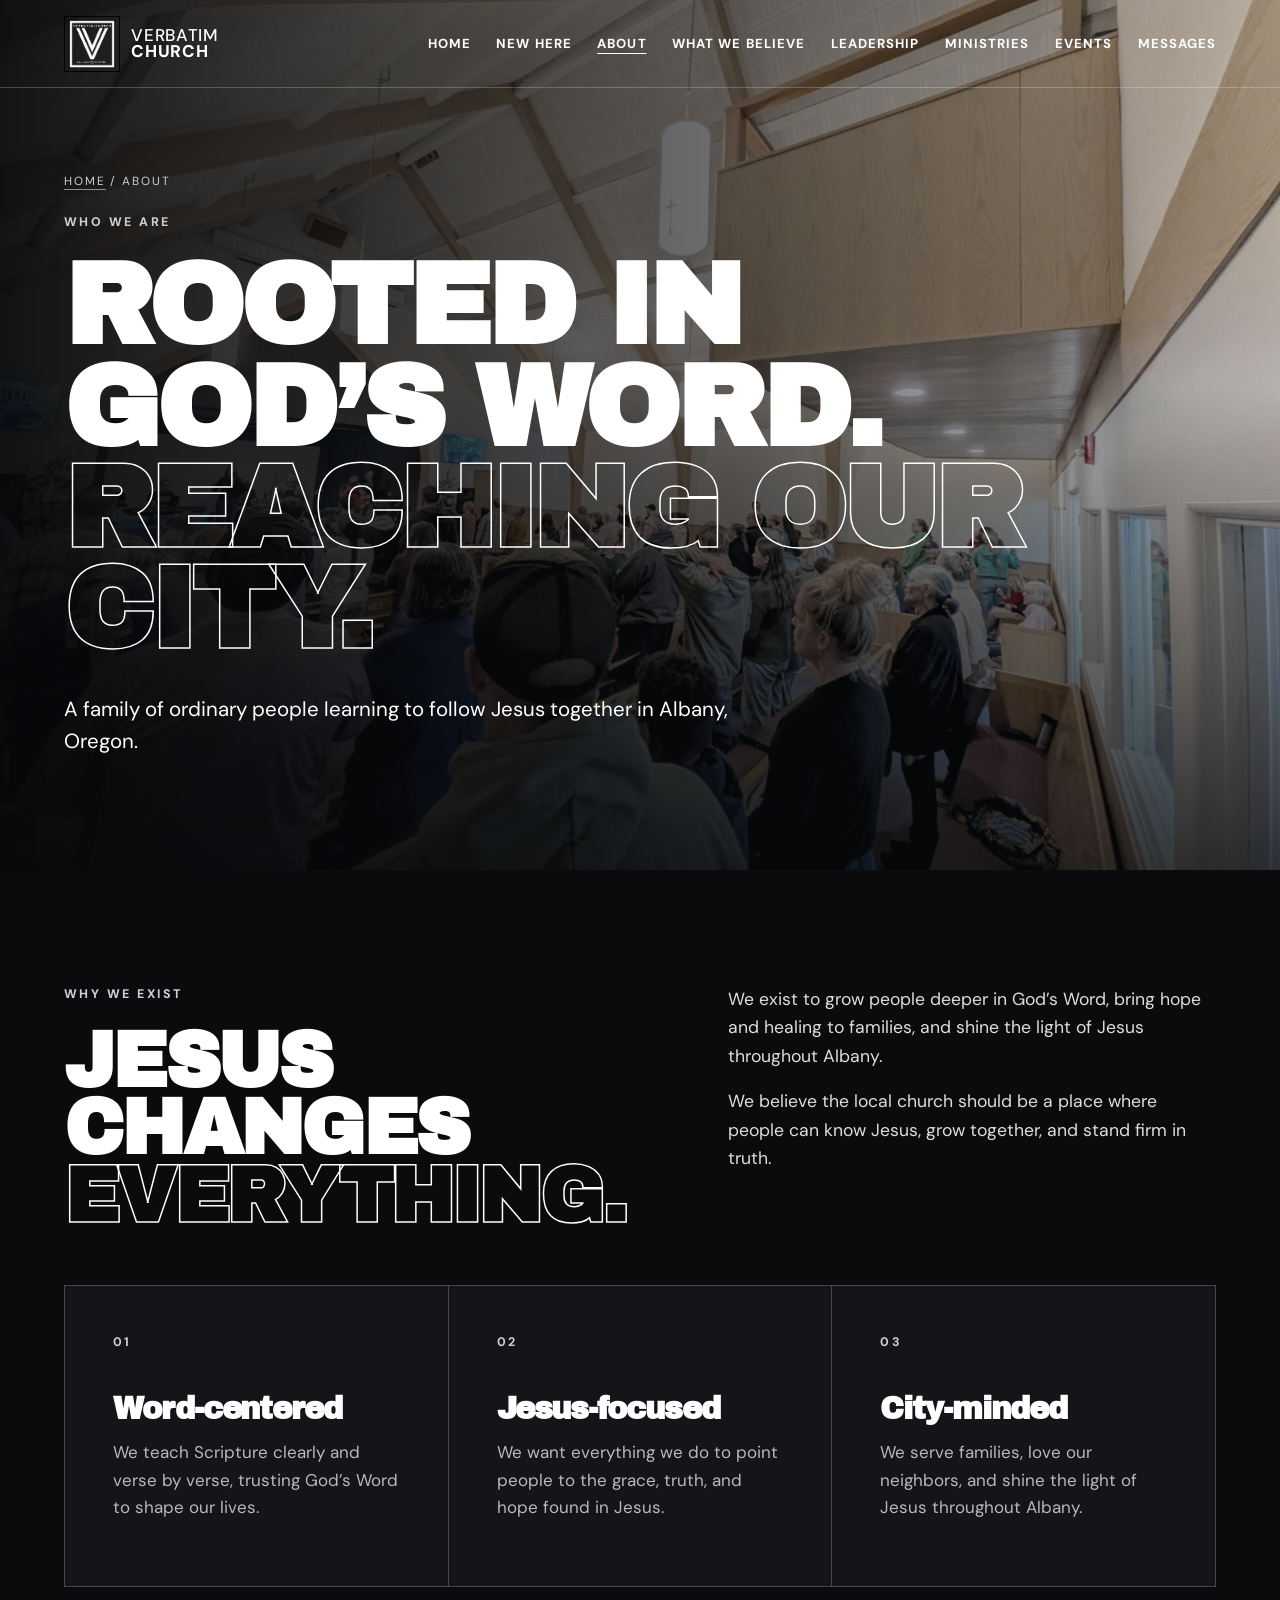
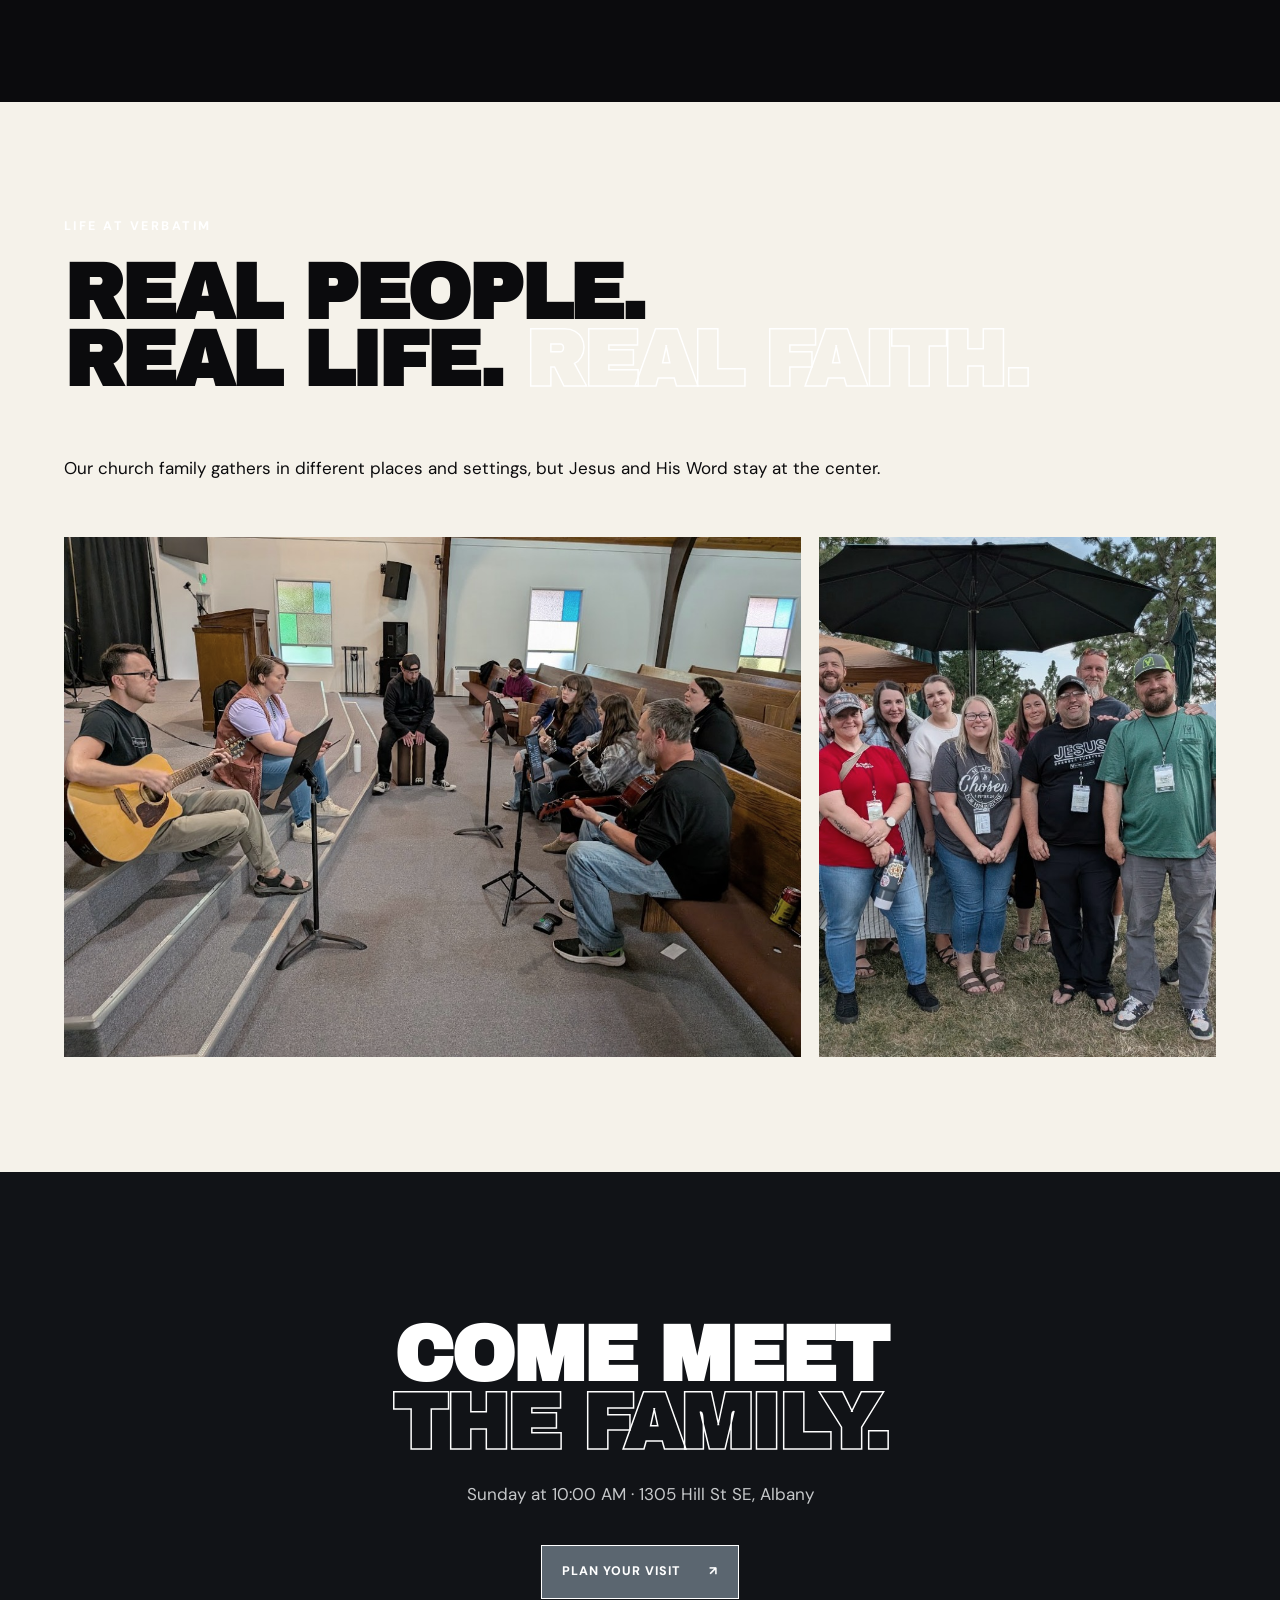
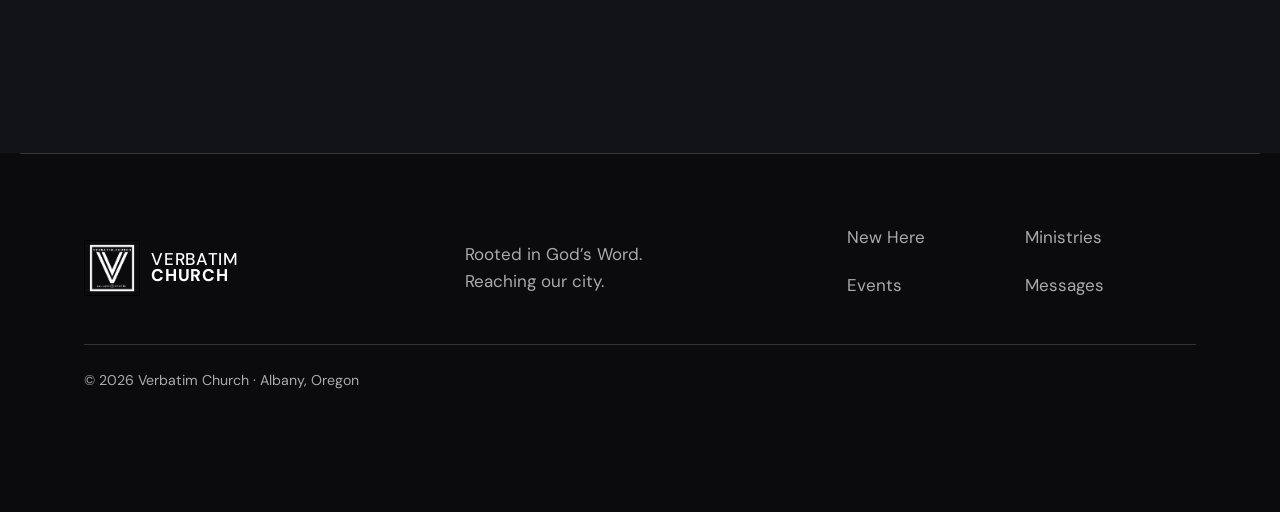
==== commit 48ba2b8f: "Use the official Verbatim Church logo" ====
--- a/about-us/index.html
+++ b/about-us/index.html
@@ -1,6 +1,6 @@
 <!doctype html><html lang="en"><head><meta charset="utf-8"><meta name="viewport" content="width=device-width,initial-scale=1,viewport-fit=cover"><meta name="theme-color" content="#0b0b0d"><meta name="description" content="Meet the heart and mission of Verbatim Church in Albany, Oregon."><title>About Us | Verbatim Church</title><link rel="preconnect" href="https://fonts.googleapis.com"><link rel="preconnect" href="https://fonts.gstatic.com" crossorigin><link href="https://fonts.googleapis.com/css2?family=Archivo+Black&family=DM+Sans:wght@400;500;600;700&display=swap" rel="stylesheet"><link rel="stylesheet" href="../styles.css"></head>
-<body class="inner-page"><a class="skip-link" href="#main">Skip to content</a><header class="site-header"><a class="brand" href="../"><span class="brand-mark">V</span><span>VERBATIM<br><b>CHURCH</b></span></a><button class="menu-button" aria-expanded="false" aria-controls="site-nav"><span></span><span></span><span></span><span class="sr-only">Menu</span></button><nav id="site-nav"><a href="../">Home</a><a href="../plan-your-visit/">New Here</a><a class="active-nav" href="../about-us/">About</a><a href="../what-we-believe/">What We Believe</a><a href="../leadership/">Leadership</a><a href="../ministries/">Ministries</a><a href="../events/">Events</a><a href="../messages/">Messages</a></nav></header>
+<body class="inner-page"><a class="skip-link" href="#main">Skip to content</a><header class="site-header"><a class="brand" href="../"><img class="brand-logo" src="../assets/logo.png" alt="Verbatim Church official logo"><span>VERBATIM<br><b>CHURCH</b></span></a><button class="menu-button" aria-expanded="false" aria-controls="site-nav"><span></span><span></span><span></span><span class="sr-only">Menu</span></button><nav id="site-nav"><a href="../">Home</a><a href="../plan-your-visit/">New Here</a><a class="active-nav" href="../about-us/">About</a><a href="../what-we-believe/">What We Believe</a><a href="../leadership/">Leadership</a><a href="../ministries/">Ministries</a><a href="../events/">Events</a><a href="../messages/">Messages</a></nav></header>
 <main id="main"><section class="inner-hero"><img src="../assets/about-worship.jpg" alt="Verbatim Church worship gathering"><div class="inner-hero-copy reveal"><p class="breadcrumbs"><a href="../">Home</a> / About</p><p class="eyebrow">Who we are</p><h1>ROOTED IN<br>GOD’S WORD.<br><em>REACHING OUR CITY.</em></h1><p class="lede">A family of ordinary people learning to follow Jesus together in Albany, Oregon.</p></div></section>
 <section class="content-section"><div class="section-wrap section-intro reveal"><div><p class="eyebrow">Why we exist</p><h2>JESUS CHANGES<br><em>EVERYTHING.</em></h2></div><div class="body-copy"><p>We exist to grow people deeper in God’s Word, bring hope and healing to families, and shine the light of Jesus throughout Albany.</p><p>We believe the local church should be a place where people can know Jesus, grow together, and stand firm in truth.</p></div></div><div class="info-grid"><article class="info-card reveal"><span class="num">01</span><h3>Word-centered</h3><p>We teach Scripture clearly and verse by verse, trusting God’s Word to shape our lives.</p></article><article class="info-card reveal"><span class="num">02</span><h3>Jesus-focused</h3><p>We want everything we do to point people to the grace, truth, and hope found in Jesus.</p></article><article class="info-card reveal"><span class="num">03</span><h3>City-minded</h3><p>We serve families, love our neighbors, and shine the light of Jesus throughout Albany.</p></article></div></section>
 <section class="content-section light"><div class="section-wrap"><header class="section-head reveal"><p class="eyebrow dark">Life at Verbatim</p><h2>REAL PEOPLE.<br>REAL LIFE. <em>REAL FAITH.</em></h2></header><p class="body-copy">Our church family gathers in different places and settings, but Jesus and His Word stay at the center.</p><div class="photo-pair reveal"><img src="../assets/about-study.jpg" alt="Small group worship at Verbatim Church"><img src="../assets/outdoors.jpg" alt="Verbatim Church family gathering"></div></div></section><section class="page-cta reveal"><h2>COME MEET<br><em>THE FAMILY.</em></h2><p>Sunday at 10:00 AM · 1305 Hill St SE, Albany</p><a class="button primary" href="../plan-your-visit/">Plan your visit <span>↗</span></a></section></main>
-<footer class="inner-footer"><a class="brand footer-brand" href="../"><span class="brand-mark">V</span><span>VERBATIM<br><b>CHURCH</b></span></a><p>Rooted in God’s Word.<br>Reaching our city.</p><div class="footer-links"><a href="../plan-your-visit/">New Here</a><a href="../ministries/">Ministries</a><a href="../events/">Events</a><a href="../messages/">Messages</a></div><small>© <span id="year"></span> Verbatim Church · Albany, Oregon</small></footer><div class="mobile-actions"><a href="../plan-your-visit/">Visit Sunday</a><a href="https://verbatim-church.churchcenter.com/home">Church Center ↗</a></div><script src="../script.js"></script></body></html>
+<footer class="inner-footer"><a class="brand footer-brand" href="../"><img class="brand-logo" src="../assets/logo.png" alt="Verbatim Church official logo"><span>VERBATIM<br><b>CHURCH</b></span></a><p>Rooted in God’s Word.<br>Reaching our city.</p><div class="footer-links"><a href="../plan-your-visit/">New Here</a><a href="../ministries/">Ministries</a><a href="../events/">Events</a><a href="../messages/">Messages</a></div><small>© <span id="year"></span> Verbatim Church · Albany, Oregon</small></footer><div class="mobile-actions"><a href="../plan-your-visit/">Visit Sunday</a><a href="https://verbatim-church.churchcenter.com/home">Church Center ↗</a></div><script src="../script.js"></script></body></html>
--- a/styles.css
+++ b/styles.css
@@ -1,4 +1,4 @@
-:root{--ink:#0b0b0d;--paper:#f5f2ea;--gunmetal:#5b6670;--white:#fff;--muted:#b8b7b2;--max:1240px}*{box-sizing:border-box}html{scroll-behavior:smooth}body{margin:0;background:var(--ink);color:var(--white);font-family:"DM Sans",sans-serif;font-size:17px;line-height:1.6;overflow-x:hidden}img{display:block;width:100%}a{color:inherit;text-decoration:none}.skip-link{position:fixed;left:1rem;top:-5rem;background:var(--gunmetal);color:var(--ink);padding:.75rem 1rem;z-index:100}.skip-link:focus{top:1rem}.sr-only{position:absolute;width:1px;height:1px;overflow:hidden;clip:rect(0,0,0,0)}.site-header{height:88px;position:absolute;top:0;left:0;right:0;z-index:20;display:flex;align-items:center;justify-content:space-between;padding:0 max(5vw,24px);border-bottom:1px solid rgba(255,255,255,.22)}.brand{display:flex;gap:.7rem;align-items:center;font-weight:500;line-height:.92;letter-spacing:.04em}.brand b{font-weight:800}.brand-mark{display:grid;place-items:center;width:44px;height:44px;background:var(--gunmetal);color:var(--ink);font-family:"Archivo Black";font-size:1rem;letter-spacing:-.18em;padding-right:.17em}.site-header nav{display:flex;align-items:center;gap:clamp(16px,2vw,32px)}.site-header nav a{font-size:.82rem;text-transform:uppercase;font-weight:700;letter-spacing:.08em}.site-header nav a:hover{color:var(--gunmetal)}.menu-button{display:none;background:none;border:0;width:46px;height:46px;padding:10px}.menu-button span:not(.sr-only){height:2px;background:white;display:block;margin:6px 0}.hero{min-height:100svh;position:relative;display:grid;align-items:end;padding:145px max(5vw,24px) 8vh;isolation:isolate}.hero>img{position:absolute;inset:0;width:100%;height:100%;object-fit:cover;z-index:-3;filter:saturate(.82) contrast(1.04)}.hero-wash{position:absolute;inset:0;z-index:-2;background:linear-gradient(90deg,rgba(5,5,8,.96) 0%,rgba(5,5,8,.72) 44%,rgba(5,5,8,.1) 78%),linear-gradient(0deg,rgba(5,5,8,.75),transparent 48%)}.hero-copy{max-width:900px}.eyebrow{text-transform:uppercase;font-size:.78rem;letter-spacing:.2em;font-weight:800;color:var(--gunmetal);margin:0 0 1.4rem;display:flex;align-items:center;gap:12px}.eyebrow span{display:inline-block;width:48px;height:1px;background:currentColor}.eyebrow.dark{color:var(--ink)}h1,h2,h3{font-family:"Archivo Black",sans-serif;margin:0;line-height:.88;letter-spacing:-.035em}h1{font-size:clamp(3.5rem,8.7vw,8.4rem)}h1 em,h2 em{font-style:normal;color:var(--gunmetal)}.lede{font-size:clamp(1.05rem,1.6vw,1.3rem);max-width:590px;margin:2rem 0}.button-row{display:flex;flex-wrap:wrap;gap:12px}.button{display:inline-flex;justify-content:space-between;align-items:center;gap:28px;padding:16px 20px;font-size:.78rem;text-transform:uppercase;font-weight:800;letter-spacing:.08em;border:1px solid transparent;transition:.2s}.button:hover{transform:translateY(-2px)}.primary{background:var(--gunmetal);color:var(--ink)}.ghost{border-color:rgba(255,255,255,.55)}.ghost:hover{background:white;color:var(--ink)}.scroll-cue{position:absolute;right:max(5vw,24px);bottom:7vh;font-size:.7rem;letter-spacing:.2em;font-weight:700;writing-mode:vertical-rl;display:flex;gap:14px}.visit-band{background:var(--gunmetal);color:var(--ink);display:grid;grid-template-columns:auto 1fr 1fr;gap:clamp(28px,5vw,85px);padding:clamp(48px,8vw,100px) max(5vw,24px);align-items:start}.section-number{font-family:"Archivo Black";font-size:1rem;border:2px solid;padding:4px 10px}.visit-band h2,.section-head h2,.copy h2,.teaching h2,.closing h2{font-size:clamp(2.8rem,6vw,6rem)}.visit-detail{max-width:560px}.visit-detail p{font-size:1.1rem;margin:0 0 2rem}.text-link{font-weight:800;border-bottom:2px solid;display:inline-flex;gap:18px;padding-bottom:5px}.split{max-width:var(--max);margin:auto;padding:clamp(76px,10vw,150px) max(5vw,24px);display:grid;grid-template-columns:1fr 1fr;gap:clamp(40px,8vw,110px);align-items:center}.photo-frame{position:relative}.photo-frame:before{content:"";position:absolute;inset:18px -18px -18px 18px;border:2px solid var(--gunmetal);z-index:-1}.photo-frame img{aspect-ratio:4/5;object-fit:cover;filter:grayscale(100%)}.photo-frame>span{position:absolute;right:-35px;bottom:18px;background:var(--gunmetal);color:var(--ink);font:2rem/.88 "Archivo Black";padding:18px;transform:rotate(-3deg)}.copy>p:not(.eyebrow),.teaching-copy>p:not(.eyebrow){color:#cac9c5;max-width:610px}.path{padding:clamp(75px,10vw,145px) max(5vw,24px);background:#151519;border-top:1px solid #2d2d31}.section-head{max-width:var(--max);margin:0 auto 60px}.path-grid{max-width:var(--max);margin:auto;display:grid;grid-template-columns:repeat(3,1fr);border-top:1px solid #414146}.path-grid article{padding:34px 32px 30px 0;border-right:1px solid #414146}.path-grid article+article{padding-left:32px}.path-grid article:last-child{border-right:0}.path-grid span{font:1rem "Archivo Black";color:var(--gunmetal)}.path-grid h3{font-size:clamp(1.7rem,2.6vw,2.5rem);margin:3.4rem 0 1rem}.path-grid p{color:#adadb1}.teaching{position:relative;min-height:720px;padding:clamp(80px,10vw,145px) max(5vw,24px);display:flex;align-items:center;background:linear-gradient(90deg,#0b0b0d 0%,rgba(11,11,13,.88) 43%,rgba(11,11,13,.1) 80%),url('assets/gathering.jpg') center/cover}.teaching-copy{max-width:750px}.teaching-copy .button{margin-top:2rem}.verse-card{position:absolute;right:5vw;bottom:6vw;width:min(400px,38vw);background:var(--gunmetal);color:var(--ink);padding:30px;transform:rotate(2deg)}.verse-card p{font-family:"Archivo Black";font-size:clamp(1.35rem,2.2vw,2rem);line-height:1.1;margin:0 0 1rem}.verse-card span{font-size:.78rem;text-transform:uppercase;font-weight:800;letter-spacing:.12em}.next-step{background:var(--paper);color:var(--ink);padding:clamp(75px,10vw,140px) max(5vw,24px)}.next-step .section-head{margin-left:auto;margin-right:auto}.next-step .section-head>p:last-child{font-size:1.15rem;max-width:680px}.dark-button{background:var(--ink);color:white}.outline-dark{border-color:var(--ink)}.gallery{background:var(--paper);padding:0 max(5vw,24px) clamp(76px,10vw,145px);display:grid;grid-template-columns:1.3fr .7fr;gap:18px}.gallery figure{margin:0;overflow:hidden;position:relative}.gallery .wide{grid-row:span 2}.gallery img{height:100%;min-height:300px;object-fit:cover;filter:saturate(.85)}.gallery figcaption{position:absolute;left:0;bottom:0;background:var(--gunmetal);color:var(--ink);font:clamp(1.5rem,3vw,3rem) "Archivo Black";padding:18px}.closing{padding:clamp(90px,13vw,180px) max(5vw,24px);text-align:center;background:radial-gradient(circle at 50% 50%,#27231b 0%,#0b0b0d 55%)}.closing .eyebrow{justify-content:center}.closing h2{max-width:1100px;margin:auto}.closing>p:not(.eyebrow){max-width:640px;margin:2rem auto;color:#c7c7c3}.closing .button{margin-top:1rem}footer{max-width:var(--max);margin:auto;padding:70px max(5vw,24px) 120px;display:grid;grid-template-columns:1fr 1fr 1fr;gap:32px;border-top:1px solid #343438;color:#aaa}.footer-brand{color:white}.footer-links{display:grid;grid-template-columns:1fr 1fr;gap:8px}.footer-links a:hover{color:var(--gunmetal)}footer small{grid-column:1/-1;border-top:1px solid #343438;padding-top:24px}.mobile-actions{display:none}.reveal{opacity:0;transform:translateY(28px);transition:opacity .7s ease,transform .7s ease}.reveal.is-visible{opacity:1;transform:none}@media(prefers-reduced-motion:reduce){html{scroll-behavior:auto}.reveal{opacity:1;transform:none;transition:none}.button{transition:none}}
+:root{--ink:#0b0b0d;--paper:#f5f2ea;--gunmetal:#5b6670;--white:#fff;--muted:#b8b7b2;--max:1240px}*{box-sizing:border-box}html{scroll-behavior:smooth}body{margin:0;background:var(--ink);color:var(--white);font-family:"DM Sans",sans-serif;font-size:17px;line-height:1.6;overflow-x:hidden}img{display:block;width:100%}a{color:inherit;text-decoration:none}.skip-link{position:fixed;left:1rem;top:-5rem;background:var(--gunmetal);color:var(--ink);padding:.75rem 1rem;z-index:100}.skip-link:focus{top:1rem}.sr-only{position:absolute;width:1px;height:1px;overflow:hidden;clip:rect(0,0,0,0)}.site-header{height:88px;position:absolute;top:0;left:0;right:0;z-index:20;display:flex;align-items:center;justify-content:space-between;padding:0 max(5vw,24px);border-bottom:1px solid rgba(255,255,255,.22)}.brand{display:flex;gap:.7rem;align-items:center;font-weight:500;line-height:.92;letter-spacing:.04em}.brand b{font-weight:800}.brand-mark{display:grid;place-items:center;width:44px;height:44px;background:var(--gunmetal);color:var(--ink);font-family:"Archivo Black";font-size:1rem;letter-spacing:-.18em;padding-right:.17em}.brand-logo{width:56px;height:56px;object-fit:contain;filter:invert(1);border:1px solid rgba(255,255,255,.9);padding:3px;flex:0 0 auto}.site-header nav{display:flex;align-items:center;gap:clamp(16px,2vw,32px)}.site-header nav a{font-size:.82rem;text-transform:uppercase;font-weight:700;letter-spacing:.08em}.site-header nav a:hover{color:var(--gunmetal)}.menu-button{display:none;background:none;border:0;width:46px;height:46px;padding:10px}.menu-button span:not(.sr-only){height:2px;background:white;display:block;margin:6px 0}.hero{min-height:100svh;position:relative;display:grid;align-items:end;padding:145px max(5vw,24px) 8vh;isolation:isolate}.hero>img{position:absolute;inset:0;width:100%;height:100%;object-fit:cover;z-index:-3;filter:saturate(.82) contrast(1.04)}.hero-wash{position:absolute;inset:0;z-index:-2;background:linear-gradient(90deg,rgba(5,5,8,.96) 0%,rgba(5,5,8,.72) 44%,rgba(5,5,8,.1) 78%),linear-gradient(0deg,rgba(5,5,8,.75),transparent 48%)}.hero-copy{max-width:900px}.eyebrow{text-transform:uppercase;font-size:.78rem;letter-spacing:.2em;font-weight:800;color:var(--gunmetal);margin:0 0 1.4rem;display:flex;align-items:center;gap:12px}.eyebrow span{display:inline-block;width:48px;height:1px;background:currentColor}.eyebrow.dark{color:var(--ink)}h1,h2,h3{font-family:"Archivo Black",sans-serif;margin:0;line-height:.88;letter-spacing:-.035em}h1{font-size:clamp(3.5rem,8.7vw,8.4rem)}h1 em,h2 em{font-style:normal;color:var(--gunmetal)}.lede{font-size:clamp(1.05rem,1.6vw,1.3rem);max-width:590px;margin:2rem 0}.button-row{display:flex;flex-wrap:wrap;gap:12px}.button{display:inline-flex;justify-content:space-between;align-items:center;gap:28px;padding:16px 20px;font-size:.78rem;text-transform:uppercase;font-weight:800;letter-spacing:.08em;border:1px solid transparent;transition:.2s}.button:hover{transform:translateY(-2px)}.primary{background:var(--gunmetal);color:var(--ink)}.ghost{border-color:rgba(255,255,255,.55)}.ghost:hover{background:white;color:var(--ink)}.scroll-cue{position:absolute;right:max(5vw,24px);bottom:7vh;font-size:.7rem;letter-spacing:.2em;font-weight:700;writing-mode:vertical-rl;display:flex;gap:14px}.visit-band{background:var(--gunmetal);color:var(--ink);display:grid;grid-template-columns:auto 1fr 1fr;gap:clamp(28px,5vw,85px);padding:clamp(48px,8vw,100px) max(5vw,24px);align-items:start}.section-number{font-family:"Archivo Black";font-size:1rem;border:2px solid;padding:4px 10px}.visit-band h2,.section-head h2,.copy h2,.teaching h2,.closing h2{font-size:clamp(2.8rem,6vw,6rem)}.visit-detail{max-width:560px}.visit-detail p{font-size:1.1rem;margin:0 0 2rem}.text-link{font-weight:800;border-bottom:2px solid;display:inline-flex;gap:18px;padding-bottom:5px}.split{max-width:var(--max);margin:auto;padding:clamp(76px,10vw,150px) max(5vw,24px);display:grid;grid-template-columns:1fr 1fr;gap:clamp(40px,8vw,110px);align-items:center}.photo-frame{position:relative}.photo-frame:before{content:"";position:absolute;inset:18px -18px -18px 18px;border:2px solid var(--gunmetal);z-index:-1}.photo-frame img{aspect-ratio:4/5;object-fit:cover;filter:grayscale(100%)}.photo-frame>span{position:absolute;right:-35px;bottom:18px;background:var(--gunmetal);color:var(--ink);font:2rem/.88 "Archivo Black";padding:18px;transform:rotate(-3deg)}.copy>p:not(.eyebrow),.teaching-copy>p:not(.eyebrow){color:#cac9c5;max-width:610px}.path{padding:clamp(75px,10vw,145px) max(5vw,24px);background:#151519;border-top:1px solid #2d2d31}.section-head{max-width:var(--max);margin:0 auto 60px}.path-grid{max-width:var(--max);margin:auto;display:grid;grid-template-columns:repeat(3,1fr);border-top:1px solid #414146}.path-grid article{padding:34px 32px 30px 0;border-right:1px solid #414146}.path-grid article+article{padding-left:32px}.path-grid article:last-child{border-right:0}.path-grid span{font:1rem "Archivo Black";color:var(--gunmetal)}.path-grid h3{font-size:clamp(1.7rem,2.6vw,2.5rem);margin:3.4rem 0 1rem}.path-grid p{color:#adadb1}.teaching{position:relative;min-height:720px;padding:clamp(80px,10vw,145px) max(5vw,24px);display:flex;align-items:center;background:linear-gradient(90deg,#0b0b0d 0%,rgba(11,11,13,.88) 43%,rgba(11,11,13,.1) 80%),url('assets/gathering.jpg') center/cover}.teaching-copy{max-width:750px}.teaching-copy .button{margin-top:2rem}.verse-card{position:absolute;right:5vw;bottom:6vw;width:min(400px,38vw);background:var(--gunmetal);color:var(--ink);padding:30px;transform:rotate(2deg)}.verse-card p{font-family:"Archivo Black";font-size:clamp(1.35rem,2.2vw,2rem);line-height:1.1;margin:0 0 1rem}.verse-card span{font-size:.78rem;text-transform:uppercase;font-weight:800;letter-spacing:.12em}.next-step{background:var(--paper);color:var(--ink);padding:clamp(75px,10vw,140px) max(5vw,24px)}.next-step .section-head{margin-left:auto;margin-right:auto}.next-step .section-head>p:last-child{font-size:1.15rem;max-width:680px}.dark-button{background:var(--ink);color:white}.outline-dark{border-color:var(--ink)}.gallery{background:var(--paper);padding:0 max(5vw,24px) clamp(76px,10vw,145px);display:grid;grid-template-columns:1.3fr .7fr;gap:18px}.gallery figure{margin:0;overflow:hidden;position:relative}.gallery .wide{grid-row:span 2}.gallery img{height:100%;min-height:300px;object-fit:cover;filter:saturate(.85)}.gallery figcaption{position:absolute;left:0;bottom:0;background:var(--gunmetal);color:var(--ink);font:clamp(1.5rem,3vw,3rem) "Archivo Black";padding:18px}.closing{padding:clamp(90px,13vw,180px) max(5vw,24px);text-align:center;background:radial-gradient(circle at 50% 50%,#27231b 0%,#0b0b0d 55%)}.closing .eyebrow{justify-content:center}.closing h2{max-width:1100px;margin:auto}.closing>p:not(.eyebrow){max-width:640px;margin:2rem auto;color:#c7c7c3}.closing .button{margin-top:1rem}footer{max-width:var(--max);margin:auto;padding:70px max(5vw,24px) 120px;display:grid;grid-template-columns:1fr 1fr 1fr;gap:32px;border-top:1px solid #343438;color:#aaa}.footer-brand{color:white}.footer-links{display:grid;grid-template-columns:1fr 1fr;gap:8px}.footer-links a:hover{color:var(--gunmetal)}footer small{grid-column:1/-1;border-top:1px solid #343438;padding-top:24px}.mobile-actions{display:none}.reveal{opacity:0;transform:translateY(28px);transition:opacity .7s ease,transform .7s ease}.reveal.is-visible{opacity:1;transform:none}@media(prefers-reduced-motion:reduce){html{scroll-behavior:auto}.reveal{opacity:1;transform:none;transition:none}.button{transition:none}}
 @media(max-width:900px){body{padding-bottom:62px}.site-header{height:74px}.menu-button{display:block;position:relative;z-index:2}.site-header nav{display:none;position:fixed;inset:0;background:var(--ink);padding:110px 28px 90px;flex-direction:column;align-items:flex-start;gap:15px;overflow:auto}.site-header nav.open{display:flex}.site-header nav a{font:clamp(1.7rem,8vw,2.6rem)/1 "Archivo Black"}.menu-button[aria-expanded="true"] span:nth-child(1){transform:translateY(8px) rotate(45deg)}.menu-button[aria-expanded="true"] span:nth-child(2){opacity:0}.menu-button[aria-expanded="true"] span:nth-child(3){transform:translateY(-8px) rotate(-45deg)}.hero{padding-top:115px;padding-bottom:90px;min-height:780px}.hero-wash{background:linear-gradient(0deg,rgba(5,5,8,.95) 0%,rgba(5,5,8,.55) 70%,rgba(5,5,8,.45))}.hero>img{object-position:62% center}.scroll-cue{display:none}.visit-band{grid-template-columns:auto 1fr}.visit-detail{grid-column:2}.split{grid-template-columns:1fr}.photo-frame{max-width:620px}.path-grid{grid-template-columns:1fr}.path-grid article,.path-grid article+article{padding:30px 0;border-right:0;border-bottom:1px solid #414146}.path-grid article:last-child{border-bottom:0}.path-grid h3{margin:1.2rem 0 .6rem}.teaching{min-height:780px;align-items:flex-start;background:linear-gradient(0deg,#0b0b0d 0%,rgba(11,11,13,.82) 72%,rgba(11,11,13,.18)),url('assets/gathering.jpg') center/cover}.verse-card{right:24px;bottom:55px;width:calc(100% - 48px)}footer{grid-template-columns:1fr 1fr}.mobile-actions{display:grid;grid-template-columns:1fr 1fr;position:fixed;bottom:0;left:0;right:0;z-index:30;height:62px;box-shadow:0 -8px 30px rgba(0,0,0,.25)}.mobile-actions a{display:grid;place-items:center;background:var(--gunmetal);color:var(--ink);font-size:.78rem;text-transform:uppercase;font-weight:800;letter-spacing:.06em}.mobile-actions a+ a{background:white;border-left:1px solid #ddd}}
 @media(max-width:600px){h1{font-size:clamp(3rem,15vw,5rem)}.hero .lede{font-size:1rem}.hero .button{flex:1;min-width:210px}.visit-band{grid-template-columns:1fr}.visit-detail{grid-column:auto}.section-number{width:max-content}.photo-frame>span{right:-8px}.gallery{grid-template-columns:1fr}.gallery .wide{grid-row:auto}.gallery figure{aspect-ratio:4/3}.gallery figure:first-child{aspect-ratio:4/5}footer{grid-template-columns:1fr}.footer-links{margin:8px 0}footer small{grid-column:auto}}
 
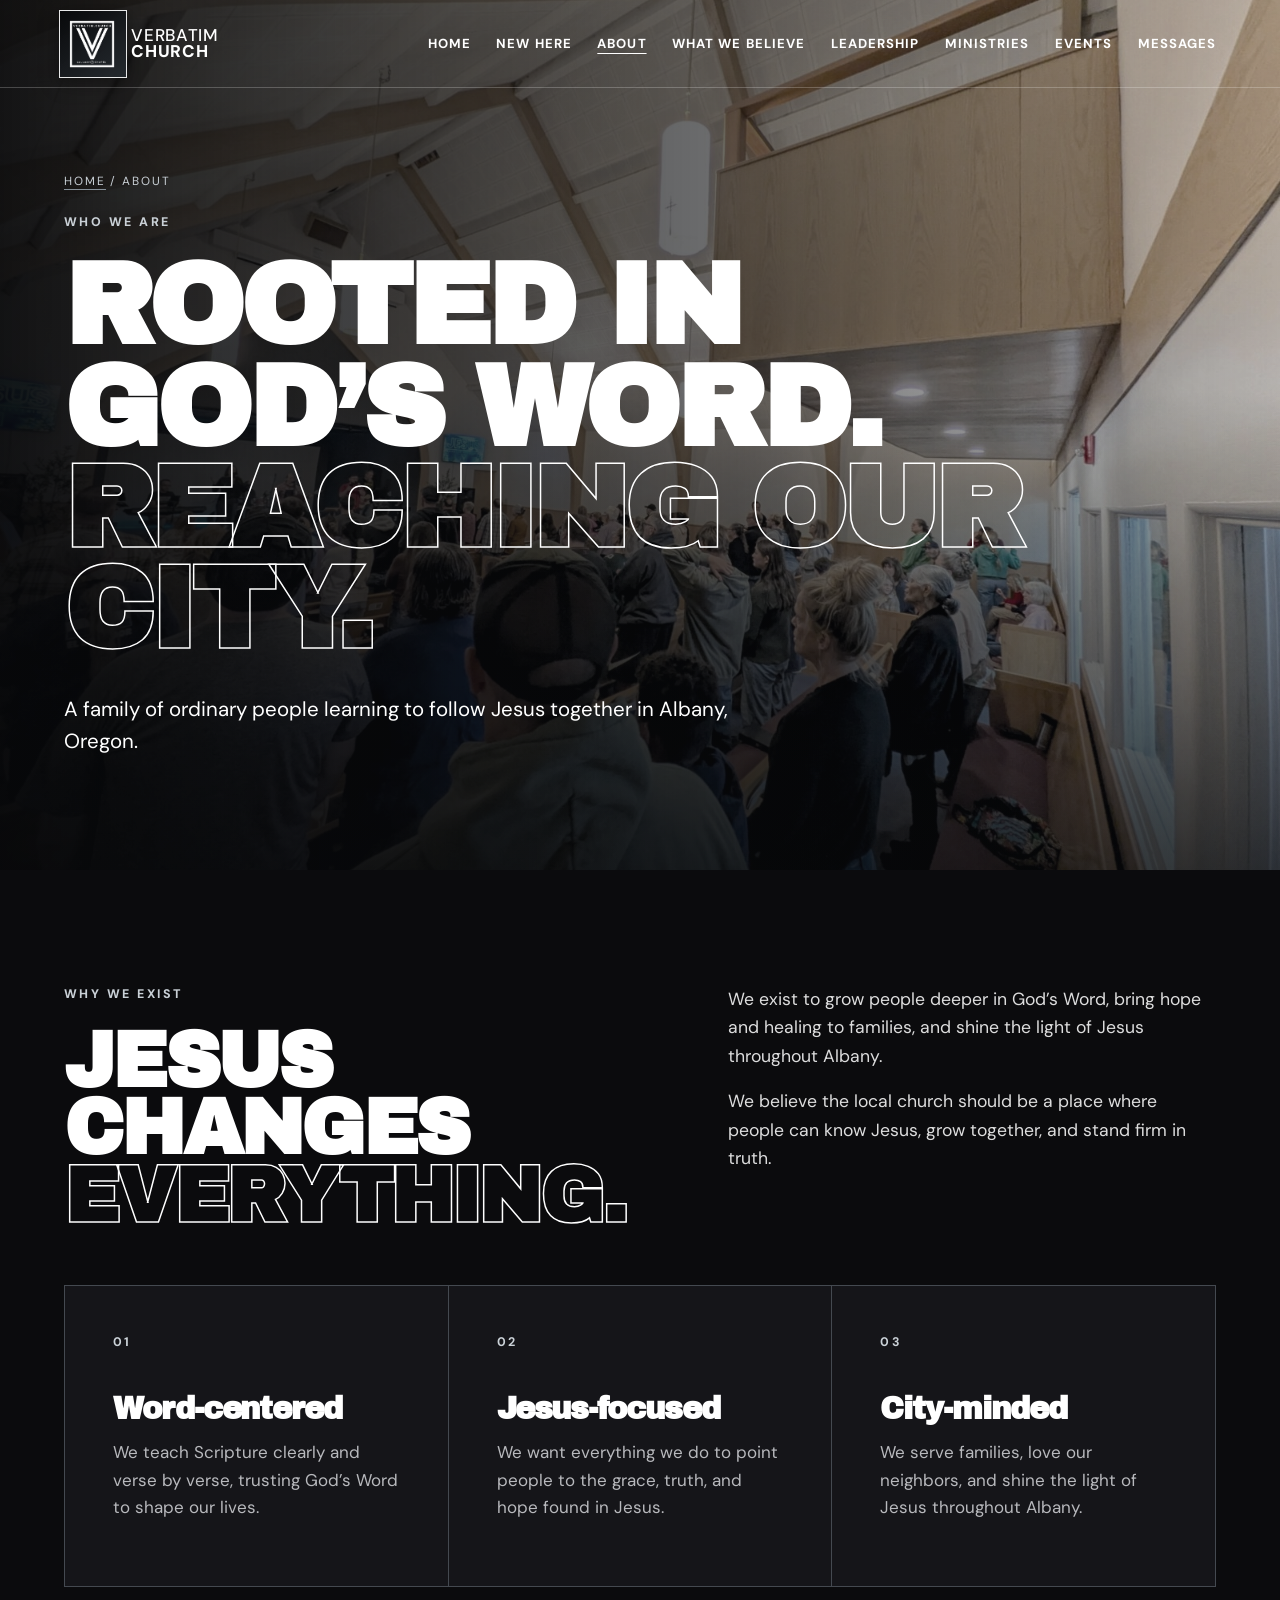
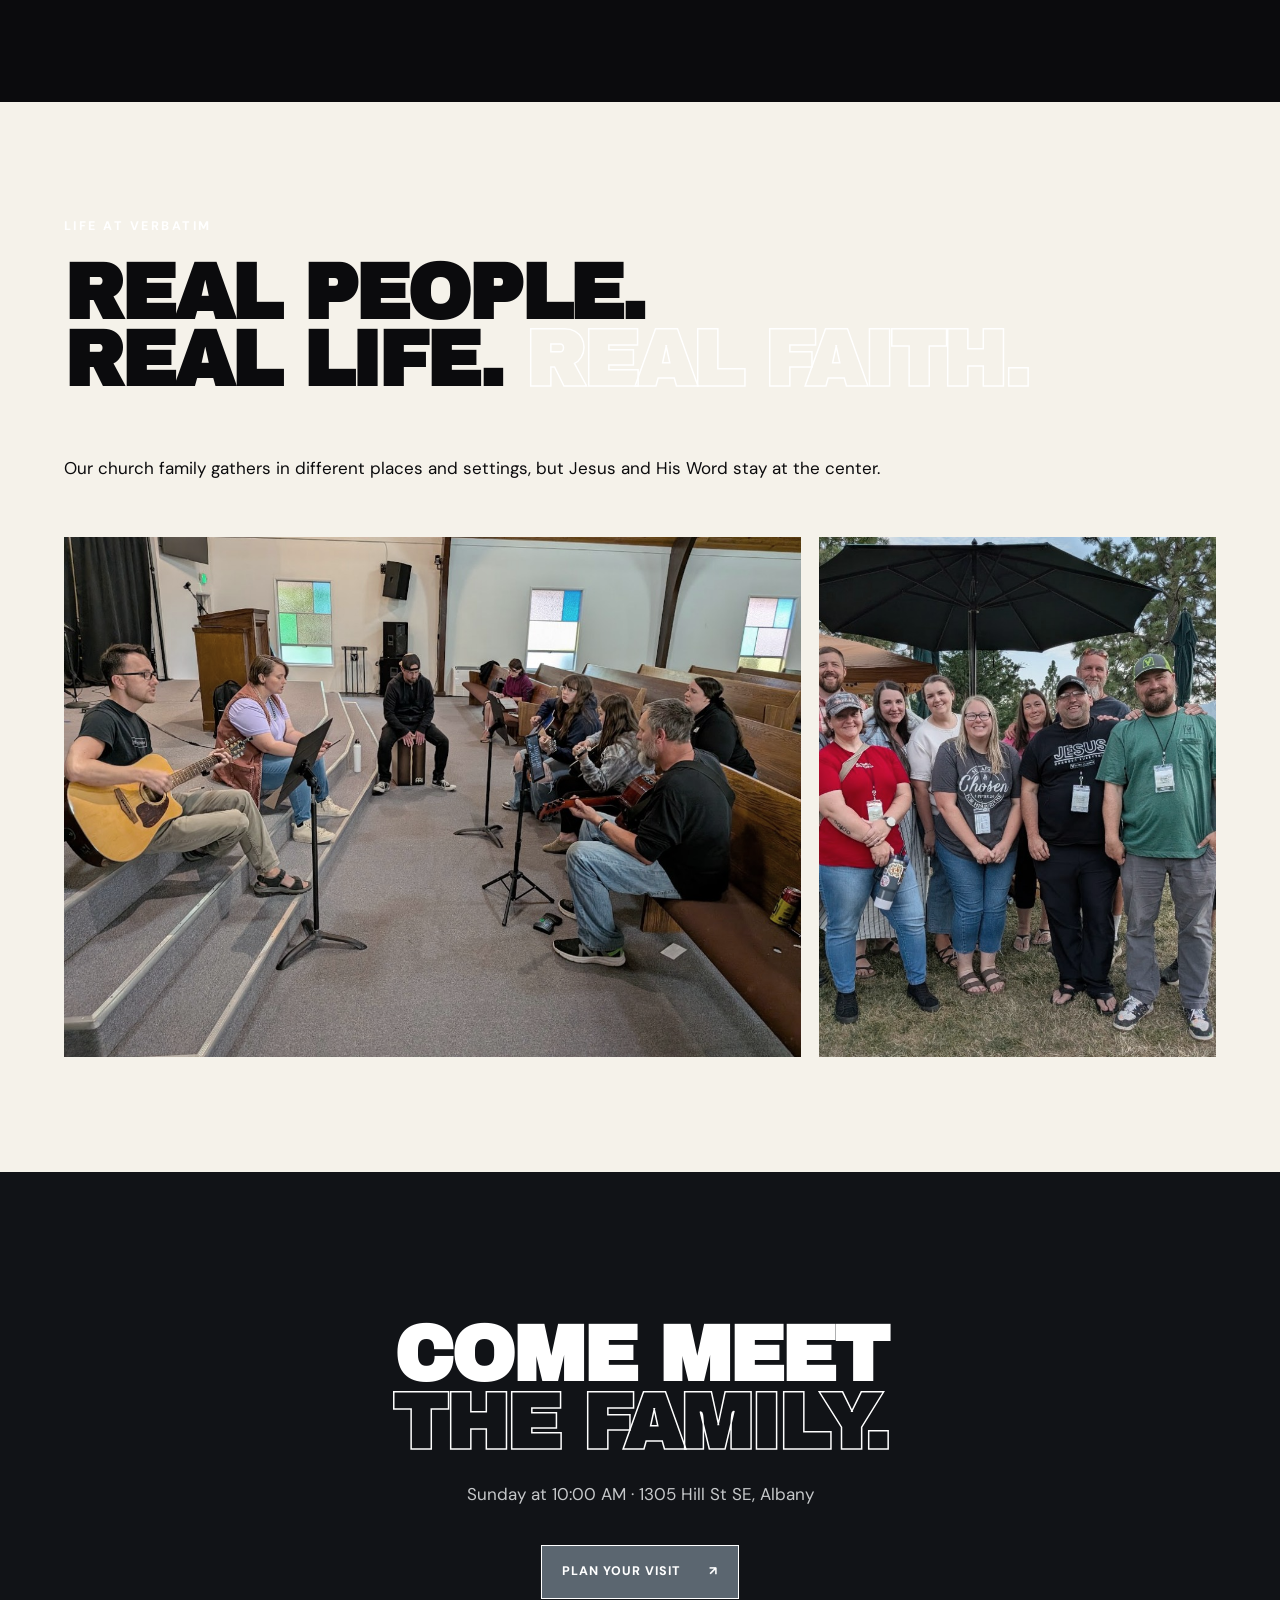
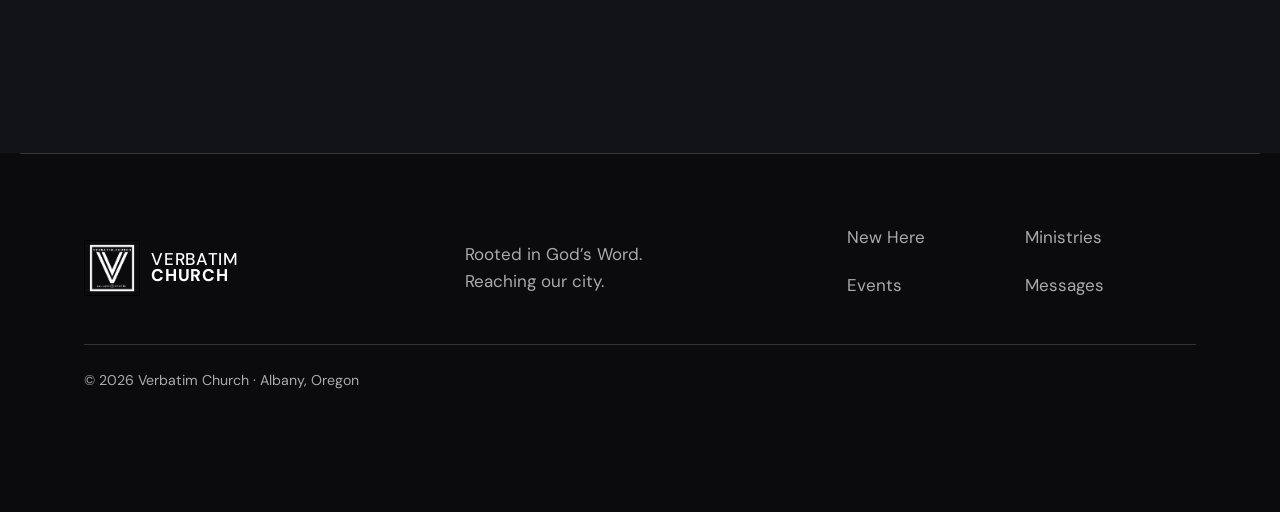
==== commit 4bfc0dbf: "Force refreshed mobile menu styles" ====
--- a/about-us/index.html
+++ b/about-us/index.html
@@ -1,4 +1,4 @@
-<!doctype html><html lang="en"><head><meta charset="utf-8"><meta name="viewport" content="width=device-width,initial-scale=1,viewport-fit=cover"><meta name="theme-color" content="#0b0b0d"><meta name="description" content="Meet the heart and mission of Verbatim Church in Albany, Oregon."><title>About Us | Verbatim Church</title><link rel="preconnect" href="https://fonts.googleapis.com"><link rel="preconnect" href="https://fonts.gstatic.com" crossorigin><link href="https://fonts.googleapis.com/css2?family=Archivo+Black&family=DM+Sans:wght@400;500;600;700&display=swap" rel="stylesheet"><link rel="stylesheet" href="../styles.css"></head>
+<!doctype html><html lang="en"><head><meta charset="utf-8"><meta name="viewport" content="width=device-width,initial-scale=1,viewport-fit=cover"><meta name="theme-color" content="#0b0b0d"><meta name="description" content="Meet the heart and mission of Verbatim Church in Albany, Oregon."><title>About Us | Verbatim Church</title><link rel="preconnect" href="https://fonts.googleapis.com"><link rel="preconnect" href="https://fonts.gstatic.com" crossorigin><link href="https://fonts.googleapis.com/css2?family=Archivo+Black&family=DM+Sans:wght@400;500;600;700&display=swap" rel="stylesheet"><link rel="stylesheet" href="../styles.css?v=20260922-2"></head>
 <body class="inner-page"><a class="skip-link" href="#main">Skip to content</a><header class="site-header"><a class="brand" href="../"><img class="brand-logo" src="../assets/logo.png" alt="Verbatim Church official logo"><span>VERBATIM<br><b>CHURCH</b></span></a><button class="menu-button" aria-expanded="false" aria-controls="site-nav"><span></span><span></span><span></span><span class="sr-only">Menu</span></button><nav id="site-nav"><a href="../">Home</a><a href="../plan-your-visit/">New Here</a><a class="active-nav" href="../about-us/">About</a><a href="../what-we-believe/">What We Believe</a><a href="../leadership/">Leadership</a><a href="../ministries/">Ministries</a><a href="../events/">Events</a><a href="../messages/">Messages</a></nav></header>
 <main id="main"><section class="inner-hero"><img src="../assets/about-worship.jpg" alt="Verbatim Church worship gathering"><div class="inner-hero-copy reveal"><p class="breadcrumbs"><a href="../">Home</a> / About</p><p class="eyebrow">Who we are</p><h1>ROOTED IN<br>GOD’S WORD.<br><em>REACHING OUR CITY.</em></h1><p class="lede">A family of ordinary people learning to follow Jesus together in Albany, Oregon.</p></div></section>
 <section class="content-section"><div class="section-wrap section-intro reveal"><div><p class="eyebrow">Why we exist</p><h2>JESUS CHANGES<br><em>EVERYTHING.</em></h2></div><div class="body-copy"><p>We exist to grow people deeper in God’s Word, bring hope and healing to families, and shine the light of Jesus throughout Albany.</p><p>We believe the local church should be a place where people can know Jesus, grow together, and stand firm in truth.</p></div></div><div class="info-grid"><article class="info-card reveal"><span class="num">01</span><h3>Word-centered</h3><p>We teach Scripture clearly and verse by verse, trusting God’s Word to shape our lives.</p></article><article class="info-card reveal"><span class="num">02</span><h3>Jesus-focused</h3><p>We want everything we do to point people to the grace, truth, and hope found in Jesus.</p></article><article class="info-card reveal"><span class="num">03</span><h3>City-minded</h3><p>We serve families, love our neighbors, and shine the light of Jesus throughout Albany.</p></article></div></section>
--- a/styles.css
+++ b/styles.css
@@ -25,3 +25,12 @@
 .inner-page .site-header{position:absolute}.inner-hero{min-height:72svh;position:relative;display:flex;align-items:flex-end;padding:160px max(5vw,24px) 80px;isolation:isolate}.inner-hero:before{content:"";position:absolute;inset:0;background:linear-gradient(90deg,rgba(7,8,10,.94),rgba(7,8,10,.58) 58%,rgba(7,8,10,.18)),linear-gradient(0deg,rgba(7,8,10,.72),transparent 55%);z-index:-1}.inner-hero>img{position:absolute;inset:0;width:100%;height:100%;object-fit:cover;z-index:-2;filter:grayscale(35%) saturate(.72)}.inner-hero.no-photo{min-height:58svh;background:radial-gradient(circle at 78% 20%,#48515a 0,#1d2126 30%,#0b0b0d 67%)}.inner-hero.no-photo:before{background:linear-gradient(110deg,rgba(11,11,13,.25),rgba(11,11,13,.82))}.inner-hero-copy{max-width:1020px}.inner-hero h1{font-size:clamp(3.5rem,9vw,8rem)}.inner-hero .lede{max-width:690px}.content-section{padding:clamp(70px,9vw,125px) max(5vw,24px)}.content-section.light{background:var(--paper);color:var(--ink)}.content-section.gunmetal{background:#4f5962}.section-wrap{max-width:var(--max);margin:auto}.section-intro{display:grid;grid-template-columns:.75fr 1.25fr;gap:clamp(35px,8vw,110px);align-items:start}.section-intro h2,.page-cta h2{font-size:clamp(2.7rem,6vw,5.8rem)}.section-intro .body-copy{font-size:1.1rem;max-width:680px}.body-copy p:first-child{margin-top:0}.body-copy p{color:inherit;opacity:.86}.info-grid{display:grid;grid-template-columns:repeat(3,1fr);gap:1px;background:#444950;border:1px solid #444950;margin-top:55px}.info-card{background:#151519;padding:clamp(28px,4vw,48px)}.info-card.light-card{background:white;color:var(--ink)}.info-card .num{display:block;color:#cbd2d8;font:bold .78rem "DM Sans";letter-spacing:.18em;margin-bottom:45px}.info-card h3{font-size:clamp(1.5rem,2.4vw,2.2rem);margin-bottom:16px}.info-card p{color:#b8b9bd}.info-card.light-card p{color:#555}.faq-list{max-width:900px;margin:55px auto 0}.faq-list details{border-top:1px solid #69727a;padding:0}.faq-list details:last-child{border-bottom:1px solid #69727a}.faq-list summary{cursor:pointer;list-style:none;padding:24px 48px 24px 0;font:clamp(1.25rem,2vw,1.7rem) "Archivo Black";position:relative}.faq-list summary::-webkit-details-marker{display:none}.faq-list summary:after{content:"+";position:absolute;right:8px;font-family:"DM Sans"}.faq-list details[open] summary:after{content:"–"}.faq-list details p{max-width:740px;color:#c7c9cc;margin:0 0 26px}.photo-pair{display:grid;grid-template-columns:1.3fr .7fr;gap:18px;margin-top:55px}.photo-pair img{height:520px;object-fit:cover;filter:saturate(.75)}.photo-pair img+img{height:520px}.belief-list{display:grid;grid-template-columns:1fr 1fr;gap:16px;margin-top:55px}.belief-list details{background:#151519;border:1px solid #3d4247;padding:0 28px}.belief-list summary{cursor:pointer;list-style:none;padding:25px 40px 25px 0;font:1.18rem "Archivo Black";position:relative}.belief-list summary::-webkit-details-marker{display:none}.belief-list summary:after{content:"+";position:absolute;right:0;color:#d4dae0;font-family:"DM Sans"}.belief-list details[open] summary:after{content:"–"}.belief-list details p{color:#c3c4c6;margin-top:0}.belief-list .scripture{font-size:.9rem;color:#e5e7e9;border-top:1px solid #35393e;padding-top:15px}.leader-feature{display:grid;grid-template-columns:1.1fr .9fr;gap:clamp(38px,7vw,90px);align-items:center}.leader-feature img{aspect-ratio:4/3;object-fit:cover;filter:grayscale(55%)}.leader-feature h2{font-size:clamp(3rem,6vw,6rem)}.leader-feature h3{font-size:clamp(2rem,4vw,3.8rem);color:#d8dde1;margin:18px 0 28px}.ministry-grid{display:grid;grid-template-columns:repeat(3,1fr);gap:16px;margin-top:55px}.ministry-card{min-height:270px;padding:34px;background:#151519;border:1px solid #3d4247;display:flex;flex-direction:column;justify-content:space-between}.ministry-card span{font-size:.75rem;letter-spacing:.18em;color:#cbd2d8}.ministry-card h3{font-size:2rem}.ministry-card p{color:#bfc1c4}.feature-banner{position:relative;min-height:540px;display:flex;align-items:end;padding:55px;isolation:isolate;overflow:hidden}.feature-banner img{position:absolute;inset:0;height:100%;object-fit:cover;z-index:-2;filter:grayscale(30%)}.feature-banner:before{content:"";position:absolute;inset:0;background:linear-gradient(0deg,rgba(5,6,8,.92),rgba(5,6,8,.08));z-index:-1}.feature-banner h2{font-size:clamp(2.7rem,6vw,5.6rem);max-width:850px}.page-cta{text-align:center;padding:clamp(85px,12vw,150px) max(5vw,24px);background:#111317}.page-cta p{max-width:640px;margin:24px auto 32px;color:#c6c8ca}.page-cta .button{margin:4px}.inner-footer{background:#0b0b0d}.breadcrumbs{font-size:.74rem;text-transform:uppercase;letter-spacing:.16em;color:#c9d0d6;margin-bottom:22px}.breadcrumbs a{border-bottom:1px solid #869099}.active-nav{color:white!important;text-decoration:underline;text-underline-offset:.35em}.message-panel{max-width:960px;margin:55px auto 0;padding:clamp(38px,7vw,80px);border:1px solid #66717a;background:linear-gradient(135deg,#20252a,#111315);text-align:center}.message-panel .play{width:78px;height:78px;display:grid;place-items:center;border:1px solid white;border-radius:50%;margin:0 auto 30px;font-size:1.5rem}.message-panel h2{font-size:clamp(2.5rem,6vw,5.5rem)}
 @media(max-width:900px){.inner-hero{min-height:680px;padding-top:125px}.section-intro,.leader-feature{grid-template-columns:1fr}.info-grid,.ministry-grid{grid-template-columns:1fr 1fr}.belief-list{grid-template-columns:1fr}.photo-pair img,.photo-pair img+img{height:420px}.feature-banner{padding:35px 24px}}
 @media(max-width:600px){.inner-hero{min-height:620px;padding-bottom:60px}.inner-hero.no-photo{min-height:540px}.info-grid,.ministry-grid,.photo-pair{grid-template-columns:1fr}.photo-pair img,.photo-pair img+img{height:340px}.feature-banner{min-height:480px}.belief-list details{padding:0 20px}}
+
+/* Consistent logo contrast over every page hero */
+.site-header .brand{position:relative;isolation:isolate}
+.site-header .brand:before{content:"";position:absolute;left:-5px;top:50%;width:66px;height:66px;transform:translateY(-50%);z-index:0;background:linear-gradient(145deg,rgba(8,9,11,.96),rgba(39,45,51,.82));border:1px solid rgba(255,255,255,.9);box-shadow:0 5px 18px rgba(0,0,0,.38);backdrop-filter:blur(6px);-webkit-backdrop-filter:blur(6px)}
+.site-header .brand-logo,.site-header .brand>span{position:relative;z-index:1}
+.site-header .brand-logo{border-color:transparent}
+
+/* Keep the active mobile menu marker below multiline labels */
+@media(max-width:900px){.site-header nav a.active-nav{text-decoration:none!important;border-bottom:4px solid #fff;padding-bottom:.22em;width:max-content;max-width:100%}}
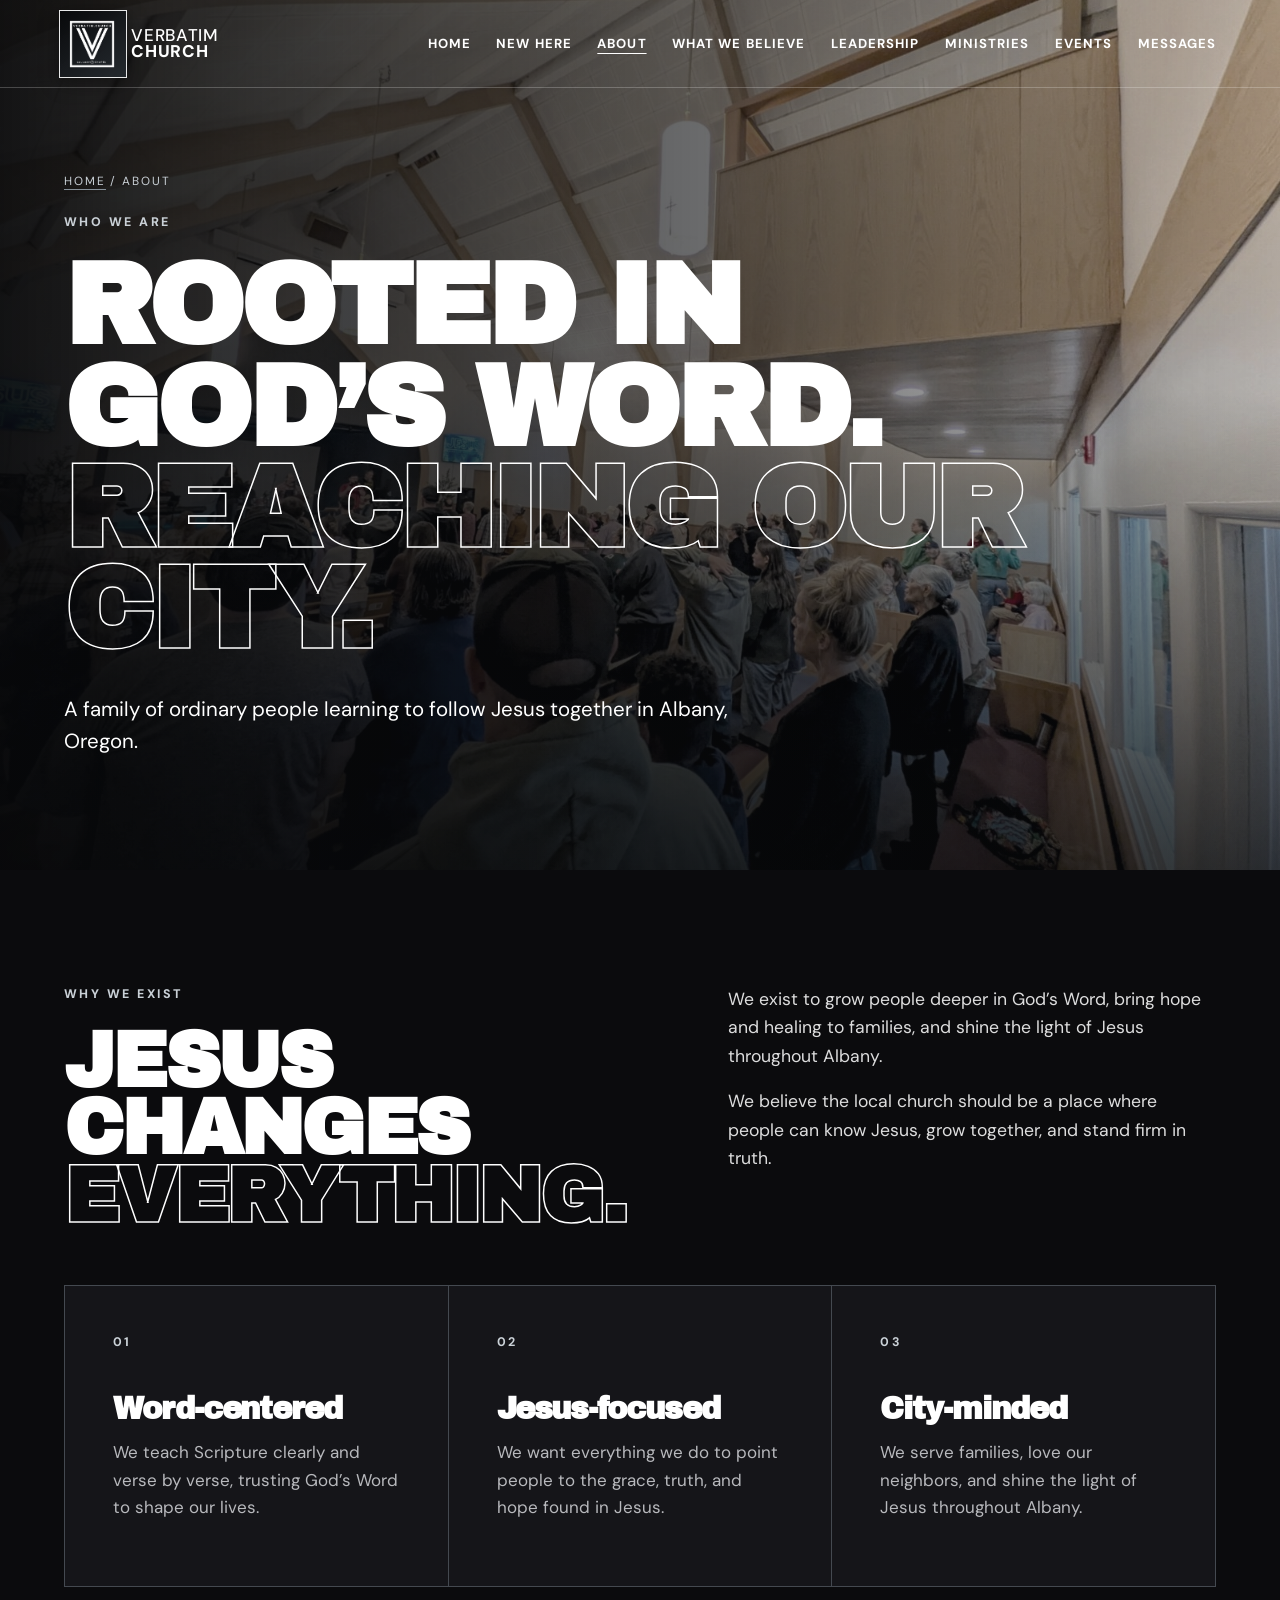
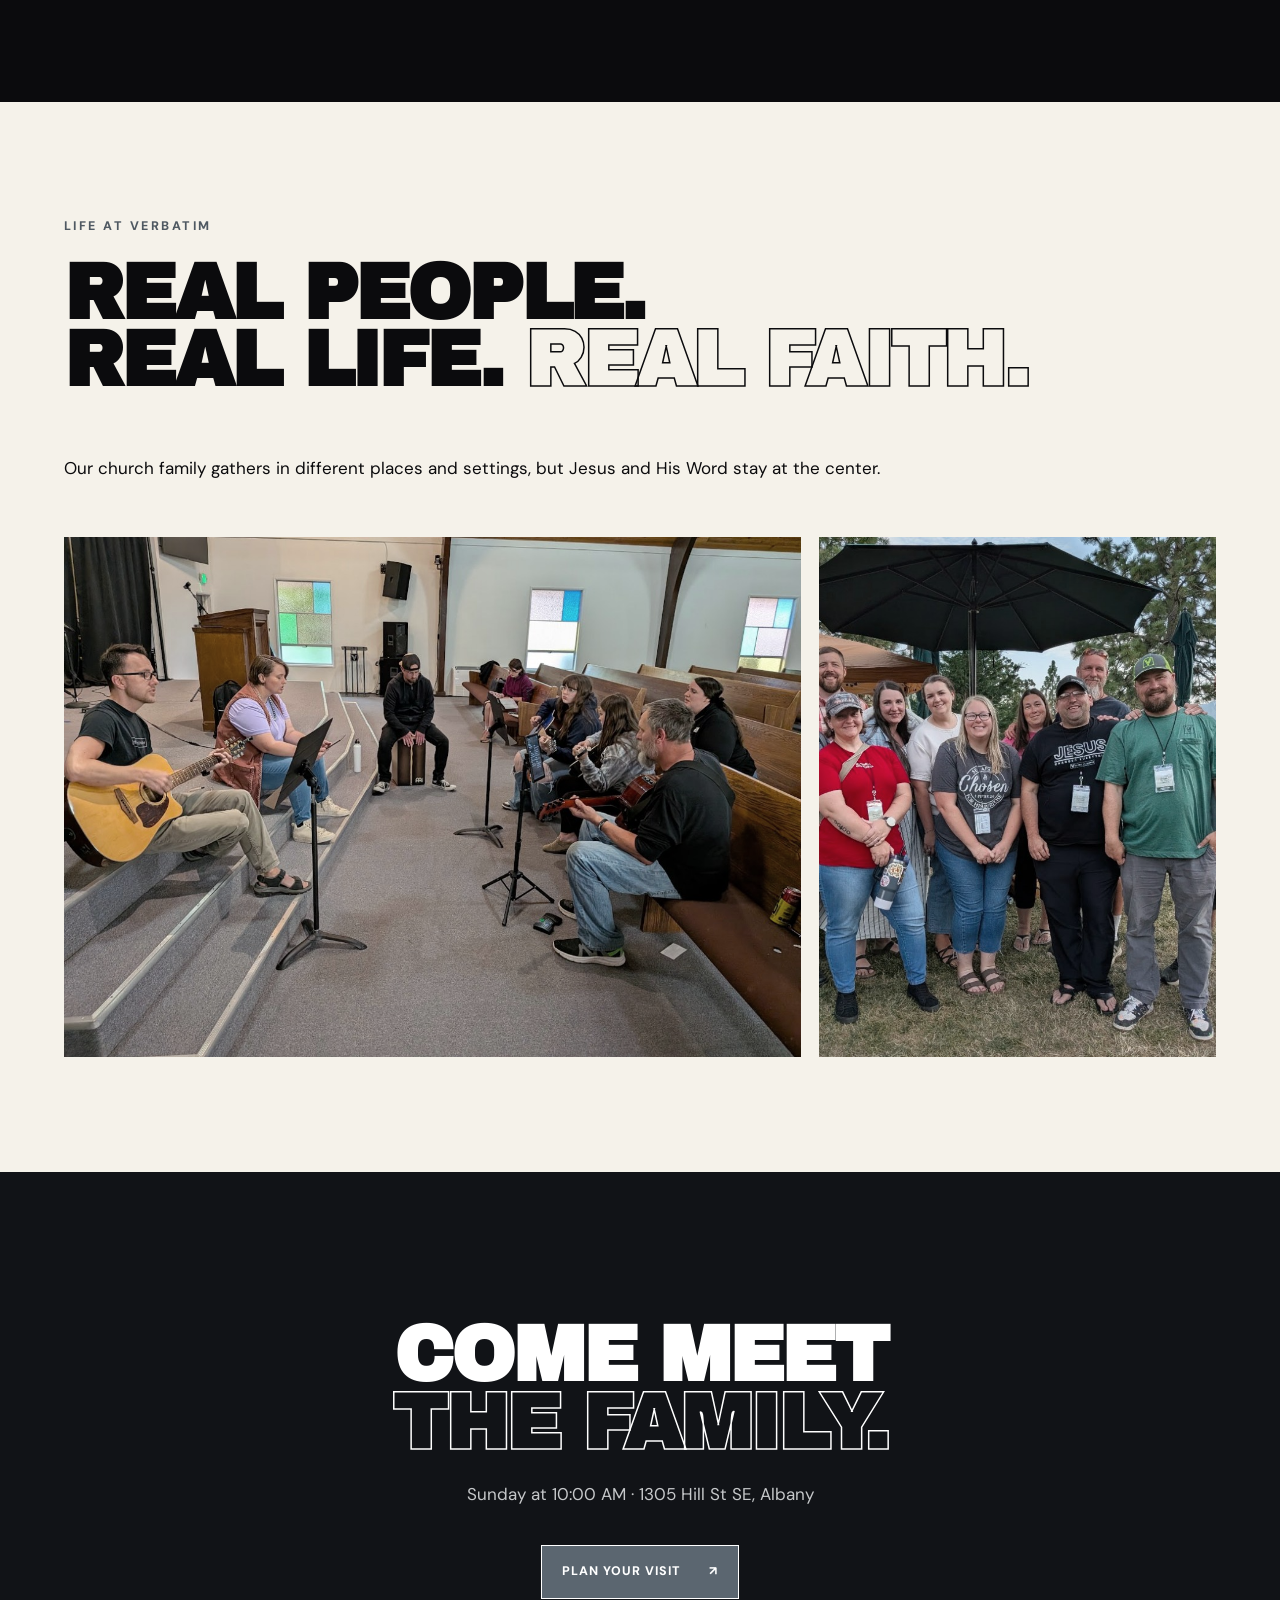
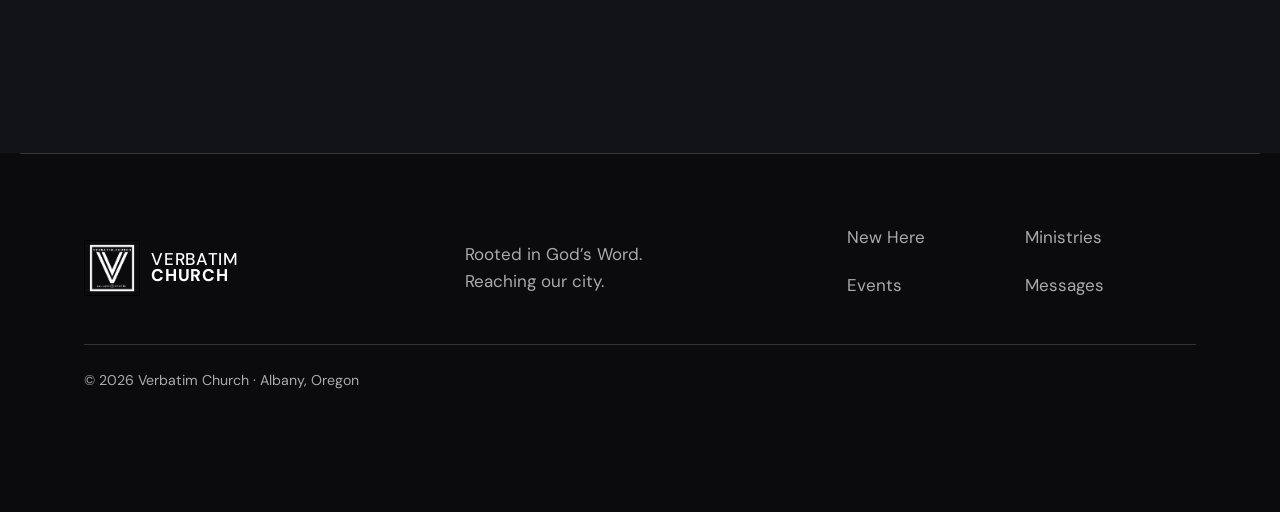
==== commit 4472aa8f: "Fix mobile text contrast on light sections" ====
--- a/about-us/index.html
+++ b/about-us/index.html
@@ -1,4 +1,4 @@
-<!doctype html><html lang="en"><head><meta charset="utf-8"><meta name="viewport" content="width=device-width,initial-scale=1,viewport-fit=cover"><meta name="theme-color" content="#0b0b0d"><meta name="description" content="Meet the heart and mission of Verbatim Church in Albany, Oregon."><title>About Us | Verbatim Church</title><link rel="preconnect" href="https://fonts.googleapis.com"><link rel="preconnect" href="https://fonts.gstatic.com" crossorigin><link href="https://fonts.googleapis.com/css2?family=Archivo+Black&family=DM+Sans:wght@400;500;600;700&display=swap" rel="stylesheet"><link rel="stylesheet" href="../styles.css?v=20260922-2"></head>
+<!doctype html><html lang="en"><head><meta charset="utf-8"><meta name="viewport" content="width=device-width,initial-scale=1,viewport-fit=cover"><meta name="theme-color" content="#0b0b0d"><meta name="description" content="Meet the heart and mission of Verbatim Church in Albany, Oregon."><title>About Us | Verbatim Church</title><link rel="preconnect" href="https://fonts.googleapis.com"><link rel="preconnect" href="https://fonts.gstatic.com" crossorigin><link href="https://fonts.googleapis.com/css2?family=Archivo+Black&family=DM+Sans:wght@400;500;600;700&display=swap" rel="stylesheet"><link rel="stylesheet" href="../styles.css?v=20260924-6"></head>
 <body class="inner-page"><a class="skip-link" href="#main">Skip to content</a><header class="site-header"><a class="brand" href="../"><img class="brand-logo" src="../assets/logo.png" alt="Verbatim Church official logo"><span>VERBATIM<br><b>CHURCH</b></span></a><button class="menu-button" aria-expanded="false" aria-controls="site-nav"><span></span><span></span><span></span><span class="sr-only">Menu</span></button><nav id="site-nav"><a href="../">Home</a><a href="../plan-your-visit/">New Here</a><a class="active-nav" href="../about-us/">About</a><a href="../what-we-believe/">What We Believe</a><a href="../leadership/">Leadership</a><a href="../ministries/">Ministries</a><a href="../events/">Events</a><a href="../messages/">Messages</a></nav></header>
 <main id="main"><section class="inner-hero"><img src="../assets/about-worship.jpg" alt="Verbatim Church worship gathering"><div class="inner-hero-copy reveal"><p class="breadcrumbs"><a href="../">Home</a> / About</p><p class="eyebrow">Who we are</p><h1>ROOTED IN<br>GOD’S WORD.<br><em>REACHING OUR CITY.</em></h1><p class="lede">A family of ordinary people learning to follow Jesus together in Albany, Oregon.</p></div></section>
 <section class="content-section"><div class="section-wrap section-intro reveal"><div><p class="eyebrow">Why we exist</p><h2>JESUS CHANGES<br><em>EVERYTHING.</em></h2></div><div class="body-copy"><p>We exist to grow people deeper in God’s Word, bring hope and healing to families, and shine the light of Jesus throughout Albany.</p><p>We believe the local church should be a place where people can know Jesus, grow together, and stand firm in truth.</p></div></div><div class="info-grid"><article class="info-card reveal"><span class="num">01</span><h3>Word-centered</h3><p>We teach Scripture clearly and verse by verse, trusting God’s Word to shape our lives.</p></article><article class="info-card reveal"><span class="num">02</span><h3>Jesus-focused</h3><p>We want everything we do to point people to the grace, truth, and hope found in Jesus.</p></article><article class="info-card reveal"><span class="num">03</span><h3>City-minded</h3><p>We serve families, love our neighbors, and shine the light of Jesus throughout Albany.</p></article></div></section>
--- a/styles.css
+++ b/styles.css
@@ -1,5 +1,5 @@
-:root{--ink:#0b0b0d;--paper:#f5f2ea;--gunmetal:#5b6670;--white:#fff;--muted:#b8b7b2;--max:1240px}*{box-sizing:border-box}html{scroll-behavior:smooth}body{margin:0;background:var(--ink);color:var(--white);font-family:"DM Sans",sans-serif;font-size:17px;line-height:1.6;overflow-x:hidden}img{display:block;width:100%}a{color:inherit;text-decoration:none}.skip-link{position:fixed;left:1rem;top:-5rem;background:var(--gunmetal);color:var(--ink);padding:.75rem 1rem;z-index:100}.skip-link:focus{top:1rem}.sr-only{position:absolute;width:1px;height:1px;overflow:hidden;clip:rect(0,0,0,0)}.site-header{height:88px;position:absolute;top:0;left:0;right:0;z-index:20;display:flex;align-items:center;justify-content:space-between;padding:0 max(5vw,24px);border-bottom:1px solid rgba(255,255,255,.22)}.brand{display:flex;gap:.7rem;align-items:center;font-weight:500;line-height:.92;letter-spacing:.04em}.brand b{font-weight:800}.brand-mark{display:grid;place-items:center;width:44px;height:44px;background:var(--gunmetal);color:var(--ink);font-family:"Archivo Black";font-size:1rem;letter-spacing:-.18em;padding-right:.17em}.brand-logo{width:56px;height:56px;object-fit:contain;filter:invert(1);border:1px solid rgba(255,255,255,.9);padding:3px;flex:0 0 auto}.site-header nav{display:flex;align-items:center;gap:clamp(16px,2vw,32px)}.site-header nav a{font-size:.82rem;text-transform:uppercase;font-weight:700;letter-spacing:.08em}.site-header nav a:hover{color:var(--gunmetal)}.menu-button{display:none;background:none;border:0;width:46px;height:46px;padding:10px}.menu-button span:not(.sr-only){height:2px;background:white;display:block;margin:6px 0}.hero{min-height:100svh;position:relative;display:grid;align-items:end;padding:145px max(5vw,24px) 8vh;isolation:isolate}.hero>img{position:absolute;inset:0;width:100%;height:100%;object-fit:cover;z-index:-3;filter:saturate(.82) contrast(1.04)}.hero-wash{position:absolute;inset:0;z-index:-2;background:linear-gradient(90deg,rgba(5,5,8,.96) 0%,rgba(5,5,8,.72) 44%,rgba(5,5,8,.1) 78%),linear-gradient(0deg,rgba(5,5,8,.75),transparent 48%)}.hero-copy{max-width:900px}.eyebrow{text-transform:uppercase;font-size:.78rem;letter-spacing:.2em;font-weight:800;color:var(--gunmetal);margin:0 0 1.4rem;display:flex;align-items:center;gap:12px}.eyebrow span{display:inline-block;width:48px;height:1px;background:currentColor}.eyebrow.dark{color:var(--ink)}h1,h2,h3{font-family:"Archivo Black",sans-serif;margin:0;line-height:.88;letter-spacing:-.035em}h1{font-size:clamp(3.5rem,8.7vw,8.4rem)}h1 em,h2 em{font-style:normal;color:var(--gunmetal)}.lede{font-size:clamp(1.05rem,1.6vw,1.3rem);max-width:590px;margin:2rem 0}.button-row{display:flex;flex-wrap:wrap;gap:12px}.button{display:inline-flex;justify-content:space-between;align-items:center;gap:28px;padding:16px 20px;font-size:.78rem;text-transform:uppercase;font-weight:800;letter-spacing:.08em;border:1px solid transparent;transition:.2s}.button:hover{transform:translateY(-2px)}.primary{background:var(--gunmetal);color:var(--ink)}.ghost{border-color:rgba(255,255,255,.55)}.ghost:hover{background:white;color:var(--ink)}.scroll-cue{position:absolute;right:max(5vw,24px);bottom:7vh;font-size:.7rem;letter-spacing:.2em;font-weight:700;writing-mode:vertical-rl;display:flex;gap:14px}.visit-band{background:var(--gunmetal);color:var(--ink);display:grid;grid-template-columns:auto 1fr 1fr;gap:clamp(28px,5vw,85px);padding:clamp(48px,8vw,100px) max(5vw,24px);align-items:start}.section-number{font-family:"Archivo Black";font-size:1rem;border:2px solid;padding:4px 10px}.visit-band h2,.section-head h2,.copy h2,.teaching h2,.closing h2{font-size:clamp(2.8rem,6vw,6rem)}.visit-detail{max-width:560px}.visit-detail p{font-size:1.1rem;margin:0 0 2rem}.text-link{font-weight:800;border-bottom:2px solid;display:inline-flex;gap:18px;padding-bottom:5px}.split{max-width:var(--max);margin:auto;padding:clamp(76px,10vw,150px) max(5vw,24px);display:grid;grid-template-columns:1fr 1fr;gap:clamp(40px,8vw,110px);align-items:center}.photo-frame{position:relative}.photo-frame:before{content:"";position:absolute;inset:18px -18px -18px 18px;border:2px solid var(--gunmetal);z-index:-1}.photo-frame img{aspect-ratio:4/5;object-fit:cover;filter:grayscale(100%)}.photo-frame>span{position:absolute;right:-35px;bottom:18px;background:var(--gunmetal);color:var(--ink);font:2rem/.88 "Archivo Black";padding:18px;transform:rotate(-3deg)}.copy>p:not(.eyebrow),.teaching-copy>p:not(.eyebrow){color:#cac9c5;max-width:610px}.path{padding:clamp(75px,10vw,145px) max(5vw,24px);background:#151519;border-top:1px solid #2d2d31}.section-head{max-width:var(--max);margin:0 auto 60px}.path-grid{max-width:var(--max);margin:auto;display:grid;grid-template-columns:repeat(3,1fr);border-top:1px solid #414146}.path-grid article{padding:34px 32px 30px 0;border-right:1px solid #414146}.path-grid article+article{padding-left:32px}.path-grid article:last-child{border-right:0}.path-grid span{font:1rem "Archivo Black";color:var(--gunmetal)}.path-grid h3{font-size:clamp(1.7rem,2.6vw,2.5rem);margin:3.4rem 0 1rem}.path-grid p{color:#adadb1}.teaching{position:relative;min-height:720px;padding:clamp(80px,10vw,145px) max(5vw,24px);display:flex;align-items:center;background:linear-gradient(90deg,#0b0b0d 0%,rgba(11,11,13,.88) 43%,rgba(11,11,13,.1) 80%),url('assets/gathering.jpg') center/cover}.teaching-copy{max-width:750px}.teaching-copy .button{margin-top:2rem}.verse-card{position:absolute;right:5vw;bottom:6vw;width:min(400px,38vw);background:var(--gunmetal);color:var(--ink);padding:30px;transform:rotate(2deg)}.verse-card p{font-family:"Archivo Black";font-size:clamp(1.35rem,2.2vw,2rem);line-height:1.1;margin:0 0 1rem}.verse-card span{font-size:.78rem;text-transform:uppercase;font-weight:800;letter-spacing:.12em}.next-step{background:var(--paper);color:var(--ink);padding:clamp(75px,10vw,140px) max(5vw,24px)}.next-step .section-head{margin-left:auto;margin-right:auto}.next-step .section-head>p:last-child{font-size:1.15rem;max-width:680px}.dark-button{background:var(--ink);color:white}.outline-dark{border-color:var(--ink)}.gallery{background:var(--paper);padding:0 max(5vw,24px) clamp(76px,10vw,145px);display:grid;grid-template-columns:1.3fr .7fr;gap:18px}.gallery figure{margin:0;overflow:hidden;position:relative}.gallery .wide{grid-row:span 2}.gallery img{height:100%;min-height:300px;object-fit:cover;filter:saturate(.85)}.gallery figcaption{position:absolute;left:0;bottom:0;background:var(--gunmetal);color:var(--ink);font:clamp(1.5rem,3vw,3rem) "Archivo Black";padding:18px}.closing{padding:clamp(90px,13vw,180px) max(5vw,24px);text-align:center;background:radial-gradient(circle at 50% 50%,#27231b 0%,#0b0b0d 55%)}.closing .eyebrow{justify-content:center}.closing h2{max-width:1100px;margin:auto}.closing>p:not(.eyebrow){max-width:640px;margin:2rem auto;color:#c7c7c3}.closing .button{margin-top:1rem}footer{max-width:var(--max);margin:auto;padding:70px max(5vw,24px) 120px;display:grid;grid-template-columns:1fr 1fr 1fr;gap:32px;border-top:1px solid #343438;color:#aaa}.footer-brand{color:white}.footer-links{display:grid;grid-template-columns:1fr 1fr;gap:8px}.footer-links a:hover{color:var(--gunmetal)}footer small{grid-column:1/-1;border-top:1px solid #343438;padding-top:24px}.mobile-actions{display:none}.reveal{opacity:0;transform:translateY(28px);transition:opacity .7s ease,transform .7s ease}.reveal.is-visible{opacity:1;transform:none}@media(prefers-reduced-motion:reduce){html{scroll-behavior:auto}.reveal{opacity:1;transform:none;transition:none}.button{transition:none}}
-@media(max-width:900px){body{padding-bottom:62px}.site-header{height:74px}.menu-button{display:block;position:relative;z-index:2}.site-header nav{display:none;position:fixed;inset:0;background:var(--ink);padding:110px 28px 90px;flex-direction:column;align-items:flex-start;gap:15px;overflow:auto}.site-header nav.open{display:flex}.site-header nav a{font:clamp(1.7rem,8vw,2.6rem)/1 "Archivo Black"}.menu-button[aria-expanded="true"] span:nth-child(1){transform:translateY(8px) rotate(45deg)}.menu-button[aria-expanded="true"] span:nth-child(2){opacity:0}.menu-button[aria-expanded="true"] span:nth-child(3){transform:translateY(-8px) rotate(-45deg)}.hero{padding-top:115px;padding-bottom:90px;min-height:780px}.hero-wash{background:linear-gradient(0deg,rgba(5,5,8,.95) 0%,rgba(5,5,8,.55) 70%,rgba(5,5,8,.45))}.hero>img{object-position:62% center}.scroll-cue{display:none}.visit-band{grid-template-columns:auto 1fr}.visit-detail{grid-column:2}.split{grid-template-columns:1fr}.photo-frame{max-width:620px}.path-grid{grid-template-columns:1fr}.path-grid article,.path-grid article+article{padding:30px 0;border-right:0;border-bottom:1px solid #414146}.path-grid article:last-child{border-bottom:0}.path-grid h3{margin:1.2rem 0 .6rem}.teaching{min-height:780px;align-items:flex-start;background:linear-gradient(0deg,#0b0b0d 0%,rgba(11,11,13,.82) 72%,rgba(11,11,13,.18)),url('assets/gathering.jpg') center/cover}.verse-card{right:24px;bottom:55px;width:calc(100% - 48px)}footer{grid-template-columns:1fr 1fr}.mobile-actions{display:grid;grid-template-columns:1fr 1fr;position:fixed;bottom:0;left:0;right:0;z-index:30;height:62px;box-shadow:0 -8px 30px rgba(0,0,0,.25)}.mobile-actions a{display:grid;place-items:center;background:var(--gunmetal);color:var(--ink);font-size:.78rem;text-transform:uppercase;font-weight:800;letter-spacing:.06em}.mobile-actions a+ a{background:white;border-left:1px solid #ddd}}
+:root{--ink:#0b0b0d;--paper:#f5f2ea;--gunmetal:#5b6670;--white:#fff;--muted:#b8b7b2;--max:1240px}*{box-sizing:border-box}html{scroll-behavior:smooth}body{margin:0;background:var(--ink);color:var(--white);font-family:"DM Sans",sans-serif;font-size:17px;line-height:1.6;overflow-x:hidden}img{display:block;width:100%}a{color:inherit;text-decoration:none}.skip-link{position:fixed;left:1rem;top:-5rem;background:var(--gunmetal);color:var(--ink);padding:.75rem 1rem;z-index:100}.skip-link:focus{top:1rem}.sr-only{position:absolute;width:1px;height:1px;overflow:hidden;clip:rect(0,0,0,0)}.site-header{height:88px;position:absolute;top:0;left:0;right:0;z-index:20;display:flex;align-items:center;justify-content:space-between;padding:0 max(5vw,24px);border-bottom:1px solid rgba(255,255,255,.22)}.brand{display:flex;gap:.7rem;align-items:center;font-weight:500;line-height:.92;letter-spacing:.04em}.brand b{font-weight:800}.brand-mark{display:grid;place-items:center;width:44px;height:44px;background:var(--gunmetal);color:var(--ink);font-family:"Archivo Black";font-size:1rem;letter-spacing:-.18em;padding-right:.17em}.brand-logo{width:56px;height:56px;object-fit:contain;filter:invert(1);border:1px solid rgba(255,255,255,.9);padding:3px;flex:0 0 auto}.site-header nav{display:flex;align-items:center;gap:clamp(16px,2vw,32px)}.site-header nav a{font-size:.82rem;text-transform:uppercase;font-weight:700;letter-spacing:.08em}.site-header nav a:hover{color:var(--gunmetal)}.menu-button{display:none;background:none;border:0;width:46px;height:46px;padding:10px}.menu-button span:not(.sr-only){height:2px;background:white;display:block;margin:6px 0}.hero{min-height:100svh;position:relative;display:grid;align-items:end;padding:145px max(5vw,24px) 8vh;isolation:isolate}.hero>img{position:absolute;inset:0;width:100%;height:100%;object-fit:cover;z-index:-3;filter:saturate(.82) contrast(1.04)}.hero-wash{position:absolute;inset:0;z-index:-2;background:linear-gradient(90deg,rgba(5,5,8,.96) 0%,rgba(5,5,8,.72) 44%,rgba(5,5,8,.1) 78%),linear-gradient(0deg,rgba(5,5,8,.75),transparent 48%)}.hero-copy{max-width:900px}.eyebrow{text-transform:uppercase;font-size:.78rem;letter-spacing:.2em;font-weight:800;color:var(--gunmetal);margin:0 0 1.4rem;display:flex;align-items:center;gap:12px}.eyebrow span{display:inline-block;width:48px;height:1px;background:currentColor}.eyebrow.dark{color:var(--ink)}h1,h2,h3{font-family:"Archivo Black",sans-serif;margin:0;line-height:.88;letter-spacing:-.035em}h1{font-size:clamp(3.5rem,8.7vw,8.4rem)}h1 em,h2 em{font-style:normal;color:var(--gunmetal)}.lede{font-size:clamp(1.05rem,1.6vw,1.3rem);max-width:590px;margin:2rem 0}.button-row{display:flex;flex-wrap:wrap;gap:12px}.button{display:inline-flex;justify-content:space-between;align-items:center;gap:28px;padding:16px 20px;font-size:.78rem;text-transform:uppercase;font-weight:800;letter-spacing:.08em;border:1px solid transparent;transition:.2s}.button:hover{transform:translateY(-2px)}.primary{background:var(--gunmetal);color:var(--ink)}.ghost{border-color:rgba(255,255,255,.55)}.ghost:hover{background:white;color:var(--ink)}.scroll-cue{position:absolute;right:max(5vw,24px);bottom:7vh;font-size:.7rem;letter-spacing:.2em;font-weight:700;writing-mode:vertical-rl;display:flex;gap:14px}.visit-band{background:var(--gunmetal);color:var(--ink);display:grid;grid-template-columns:auto 1fr 1fr;gap:clamp(28px,5vw,85px);padding:clamp(48px,8vw,100px) max(5vw,24px);align-items:start}.section-number{font-family:"Archivo Black";font-size:1rem;border:2px solid;padding:4px 10px}.visit-band h2,.section-head h2,.copy h2,.teaching h2,.closing h2{font-size:clamp(2.8rem,6vw,6rem)}.visit-detail{max-width:560px}.visit-detail p{font-size:1.1rem;margin:0 0 2rem}.text-link{font-weight:800;border-bottom:2px solid;display:inline-flex;gap:18px;padding-bottom:5px}.split{max-width:var(--max);margin:auto;padding:clamp(76px,10vw,150px) max(5vw,24px);display:grid;grid-template-columns:1fr 1fr;gap:clamp(40px,8vw,110px);align-items:center}.photo-frame{position:relative}.photo-frame:before{content:"";position:absolute;inset:18px -18px -18px 18px;border:2px solid var(--gunmetal);z-index:-1}.photo-frame img{aspect-ratio:4/5;object-fit:cover;filter:grayscale(100%)}.photo-frame>span{position:absolute;right:-35px;bottom:18px;background:var(--gunmetal);color:var(--ink);font:2rem/.88 "Archivo Black";padding:18px;transform:rotate(-3deg)}.copy>p:not(.eyebrow),.teaching-copy>p:not(.eyebrow){color:#cac9c5;max-width:610px}.path{padding:clamp(75px,10vw,145px) max(5vw,24px);background:#151519;border-top:1px solid #2d2d31}.section-head{max-width:var(--max);margin:0 auto 60px}.path-grid{max-width:var(--max);margin:auto;display:grid;grid-template-columns:repeat(3,1fr);border-top:1px solid #414146}.path-grid article{padding:34px 32px 30px 0;border-right:1px solid #414146}.path-grid article+article{padding-left:32px}.path-grid article:last-child{border-right:0}.path-grid span{font:1rem "Archivo Black";color:var(--gunmetal)}.path-grid h3{font-size:clamp(1.7rem,2.6vw,2.5rem);margin:3.4rem 0 1rem}.path-grid p{color:#adadb1}.teaching{position:relative;min-height:720px;padding:clamp(80px,10vw,145px) max(5vw,24px);display:flex;align-items:center;background:linear-gradient(90deg,#0b0b0d 0%,rgba(11,11,13,.88) 43%,rgba(11,11,13,.1) 80%),url('assets/bible-study-background.jpg') center/cover}.teaching-copy{max-width:750px}.teaching-copy .button{margin-top:2rem}.verse-card{position:absolute;right:5vw;bottom:6vw;width:min(400px,38vw);background:var(--gunmetal);color:var(--ink);padding:30px;transform:rotate(2deg)}.verse-card p{font-family:"Archivo Black";font-size:clamp(1.35rem,2.2vw,2rem);line-height:1.1;margin:0 0 1rem}.verse-card span{font-size:.78rem;text-transform:uppercase;font-weight:800;letter-spacing:.12em}.next-step{background:var(--paper);color:var(--ink);padding:clamp(75px,10vw,140px) max(5vw,24px)}.next-step .section-head{margin-left:auto;margin-right:auto}.next-step .section-head>p:last-child{font-size:1.15rem;max-width:680px}.dark-button{background:var(--ink);color:white}.outline-dark{border-color:var(--ink)}.gallery{background:var(--paper);padding:0 max(5vw,24px) clamp(76px,10vw,145px);display:grid;grid-template-columns:1.3fr .7fr;gap:18px}.gallery figure{margin:0;overflow:hidden;position:relative}.gallery .wide{grid-row:span 2}.gallery img{height:100%;min-height:300px;object-fit:cover;filter:saturate(.85)}.gallery figcaption{position:absolute;left:0;bottom:0;background:var(--gunmetal);color:var(--ink);font:clamp(1.5rem,3vw,3rem) "Archivo Black";padding:18px}.closing{padding:clamp(90px,13vw,180px) max(5vw,24px);text-align:center;background:radial-gradient(circle at 50% 50%,#27231b 0%,#0b0b0d 55%)}.closing .eyebrow{justify-content:center}.closing h2{max-width:1100px;margin:auto}.closing>p:not(.eyebrow){max-width:640px;margin:2rem auto;color:#c7c7c3}.closing .button{margin-top:1rem}footer{max-width:var(--max);margin:auto;padding:70px max(5vw,24px) 120px;display:grid;grid-template-columns:1fr 1fr 1fr;gap:32px;border-top:1px solid #343438;color:#aaa}.footer-brand{color:white}.footer-links{display:grid;grid-template-columns:1fr 1fr;gap:8px}.footer-links a:hover{color:var(--gunmetal)}footer small{grid-column:1/-1;border-top:1px solid #343438;padding-top:24px}.mobile-actions{display:none}.reveal{opacity:0;transform:translateY(28px);transition:opacity .7s ease,transform .7s ease}.reveal.is-visible{opacity:1;transform:none}@media(prefers-reduced-motion:reduce){html{scroll-behavior:auto}.reveal{opacity:1;transform:none;transition:none}.button{transition:none}}
+@media(max-width:900px){body{padding-bottom:62px}.site-header{height:74px}.menu-button{display:block;position:relative;z-index:2}.site-header nav{display:none;position:fixed;inset:0;background:var(--ink);padding:110px 28px 90px;flex-direction:column;align-items:flex-start;gap:15px;overflow:auto}.site-header nav.open{display:flex}.site-header nav a{font:clamp(1.7rem,8vw,2.6rem)/1 "Archivo Black"}.menu-button[aria-expanded="true"] span:nth-child(1){transform:translateY(8px) rotate(45deg)}.menu-button[aria-expanded="true"] span:nth-child(2){opacity:0}.menu-button[aria-expanded="true"] span:nth-child(3){transform:translateY(-8px) rotate(-45deg)}.hero{padding-top:115px;padding-bottom:90px;min-height:780px}.hero-wash{background:linear-gradient(0deg,rgba(5,5,8,.95) 0%,rgba(5,5,8,.55) 70%,rgba(5,5,8,.45))}.hero>img{object-position:62% center}.scroll-cue{display:none}.visit-band{grid-template-columns:auto 1fr}.visit-detail{grid-column:2}.split{grid-template-columns:1fr}.photo-frame{max-width:620px}.path-grid{grid-template-columns:1fr}.path-grid article,.path-grid article+article{padding:30px 0;border-right:0;border-bottom:1px solid #414146}.path-grid article:last-child{border-bottom:0}.path-grid h3{margin:1.2rem 0 .6rem}.teaching{min-height:780px;align-items:flex-start;background:linear-gradient(0deg,#0b0b0d 0%,rgba(11,11,13,.82) 72%,rgba(11,11,13,.18)),url('assets/bible-study-background.jpg') center/cover}.verse-card{right:24px;bottom:55px;width:calc(100% - 48px)}footer{grid-template-columns:1fr 1fr}.mobile-actions{display:grid;grid-template-columns:1fr 1fr;position:fixed;bottom:0;left:0;right:0;z-index:30;height:62px;box-shadow:0 -8px 30px rgba(0,0,0,.25)}.mobile-actions a{display:grid;place-items:center;background:var(--gunmetal);color:var(--ink);font-size:.78rem;text-transform:uppercase;font-weight:800;letter-spacing:.06em}.mobile-actions a+ a{background:white;border-left:1px solid #ddd}}
 @media(max-width:600px){h1{font-size:clamp(3rem,15vw,5rem)}.hero .lede{font-size:1rem}.hero .button{flex:1;min-width:210px}.visit-band{grid-template-columns:1fr}.visit-detail{grid-column:auto}.section-number{width:max-content}.photo-frame>span{right:-8px}.gallery{grid-template-columns:1fr}.gallery .wide{grid-row:auto}.gallery figure{aspect-ratio:4/3}.gallery figure:first-child{aspect-ratio:4/5}footer{grid-template-columns:1fr}.footer-links{margin:8px 0}footer small{grid-column:auto}}
 
 /* Gunmetal edition */
@@ -34,3 +34,27 @@
 
 /* Keep the active mobile menu marker below multiline labels */
 @media(max-width:900px){.site-header nav a.active-nav{text-decoration:none!important;border-bottom:4px solid #fff;padding-bottom:.22em;width:max-content;max-width:100%}}
+
+/* Homepage photo update and open-Bible teaching watermark */
+.hero>img[src*="church-exterior"]{object-position:center center;filter:saturate(.9) contrast(1.03)}
+.teaching{overflow:hidden;isolation:isolate}
+.teaching:after{content:"";position:absolute;right:1%;bottom:1%;width:min(780px,60vw);height:60%;background:url('assets/open-bible-silhouette.svg') center/contain no-repeat;opacity:.23;z-index:0;pointer-events:none}
+.teaching-copy{position:relative;z-index:1}.teaching>.verse-card{position:absolute;z-index:1}
+@media(max-width:900px){.hero{background:#0b0b0d}.hero>img[src*="church-exterior"]{top:0;height:100%;object-fit:contain;object-position:center top}.teaching:after{right:1%;bottom:10%;width:98%;height:52%;opacity:.21}}
+
+/* Keep the long ministries banner headline inside narrow screens */
+@media(max-width:600px){.feature-banner h2{font-size:clamp(2.15rem,10.5vw,3.5rem);max-width:100%;letter-spacing:-.045em}.feature-banner h2 em{white-space:nowrap}}
+
+
+/* Portrait phones: show the complete wide church photograph as a banner */
+@media(max-width:600px) and (orientation:portrait){.hero{min-height:auto;display:block;padding-top:calc(66.667vw + 105px);padding-bottom:110px}.hero>img[src*="church-exterior"]{top:0;left:0;width:100%;height:66.667vw;object-fit:cover;object-position:center center}.hero-wash{background:linear-gradient(0deg,#0b0b0d 0%,#0b0b0d 55%,rgba(5,5,8,.72) 73%,rgba(5,5,8,.4) 100%)}.hero-copy{position:relative;z-index:1}}
+
+
+/* Correct accent contrast on light sections and photo banners */
+.content-section.light .eyebrow,.content-section.light .eyebrow.dark{color:#4f5962}
+.content-section.light h2 em{color:transparent;-webkit-text-stroke:1.5px #0b0b0d}
+.content-section.light .feature-banner{color:#fff}
+.content-section.light .feature-banner .eyebrow{color:#fff}
+.content-section.light .feature-banner h2{color:#fff}
+.content-section.light .feature-banner h2 em{color:transparent;-webkit-text-stroke:1.5px #fff}
+@media(max-width:600px){.feature-banner h2{font-size:clamp(2rem,9.2vw,3.15rem);line-height:.92}.feature-banner h2 em{white-space:nowrap}}
